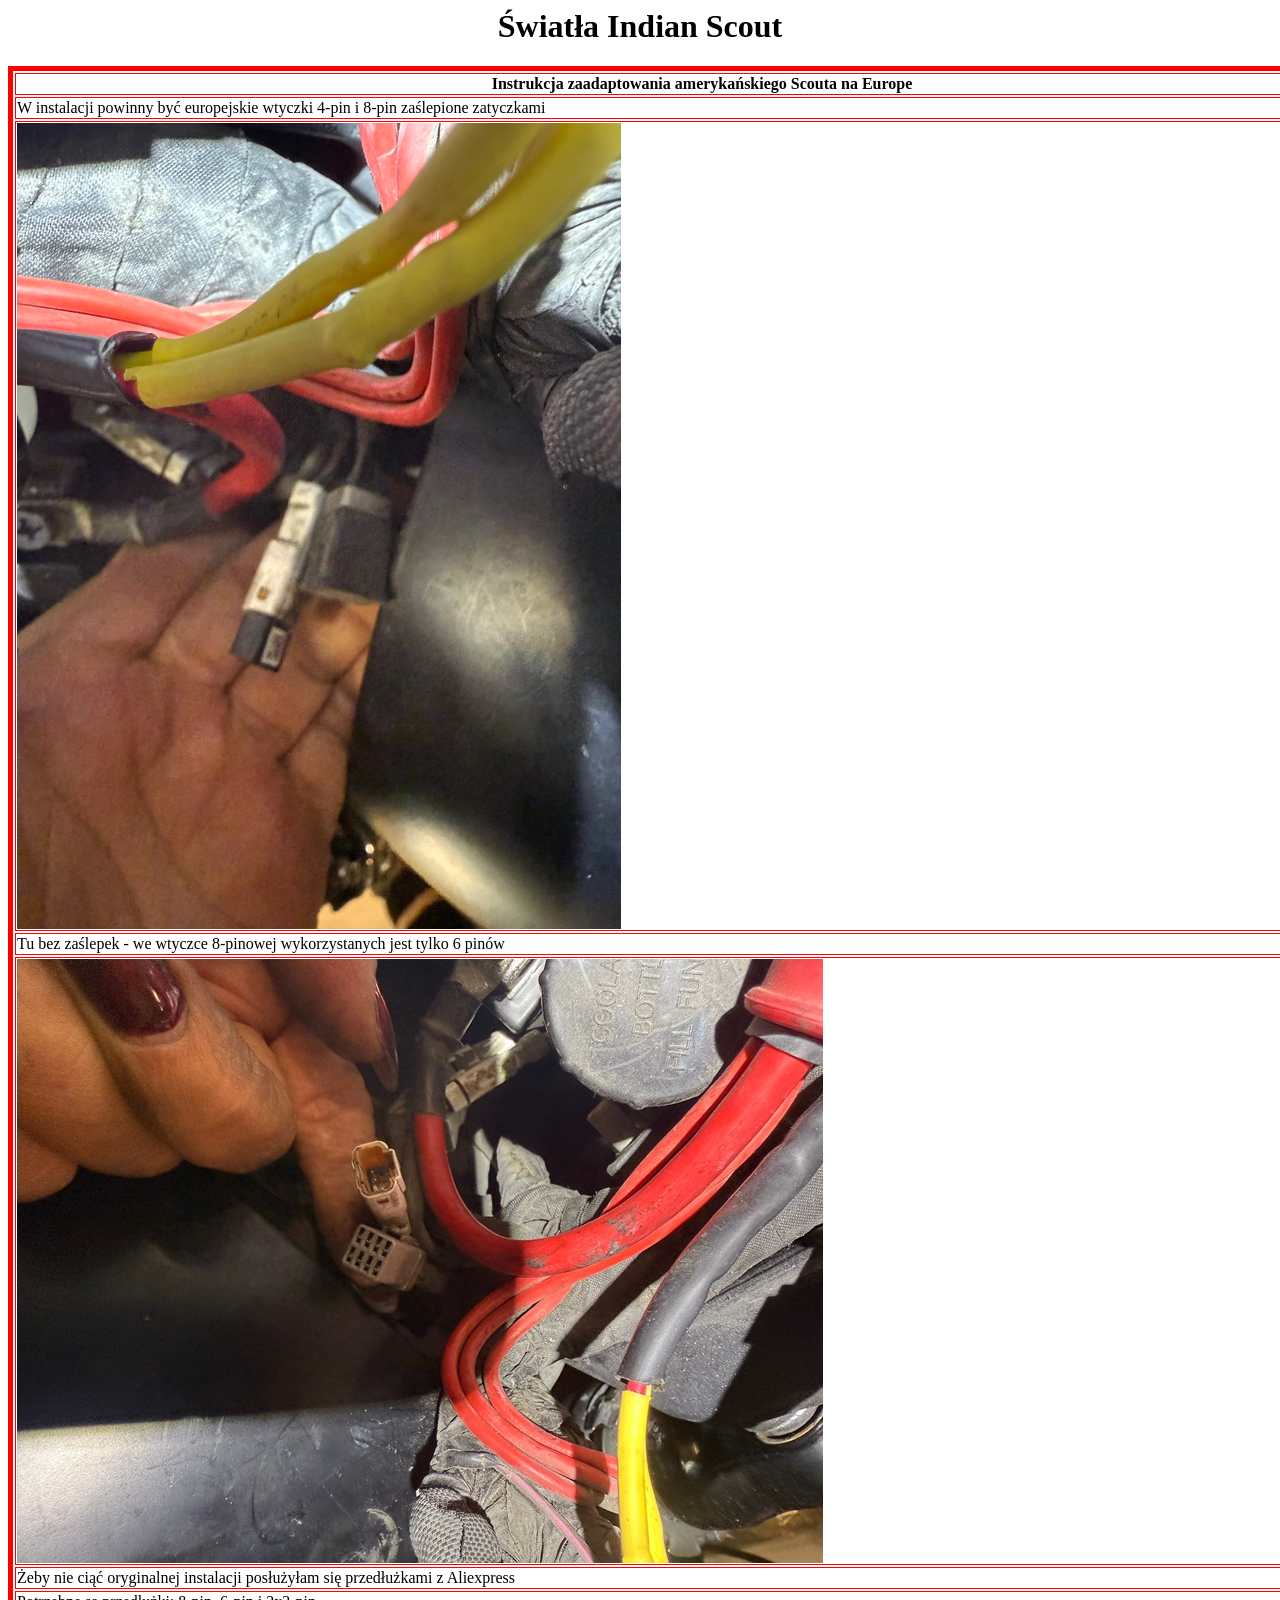
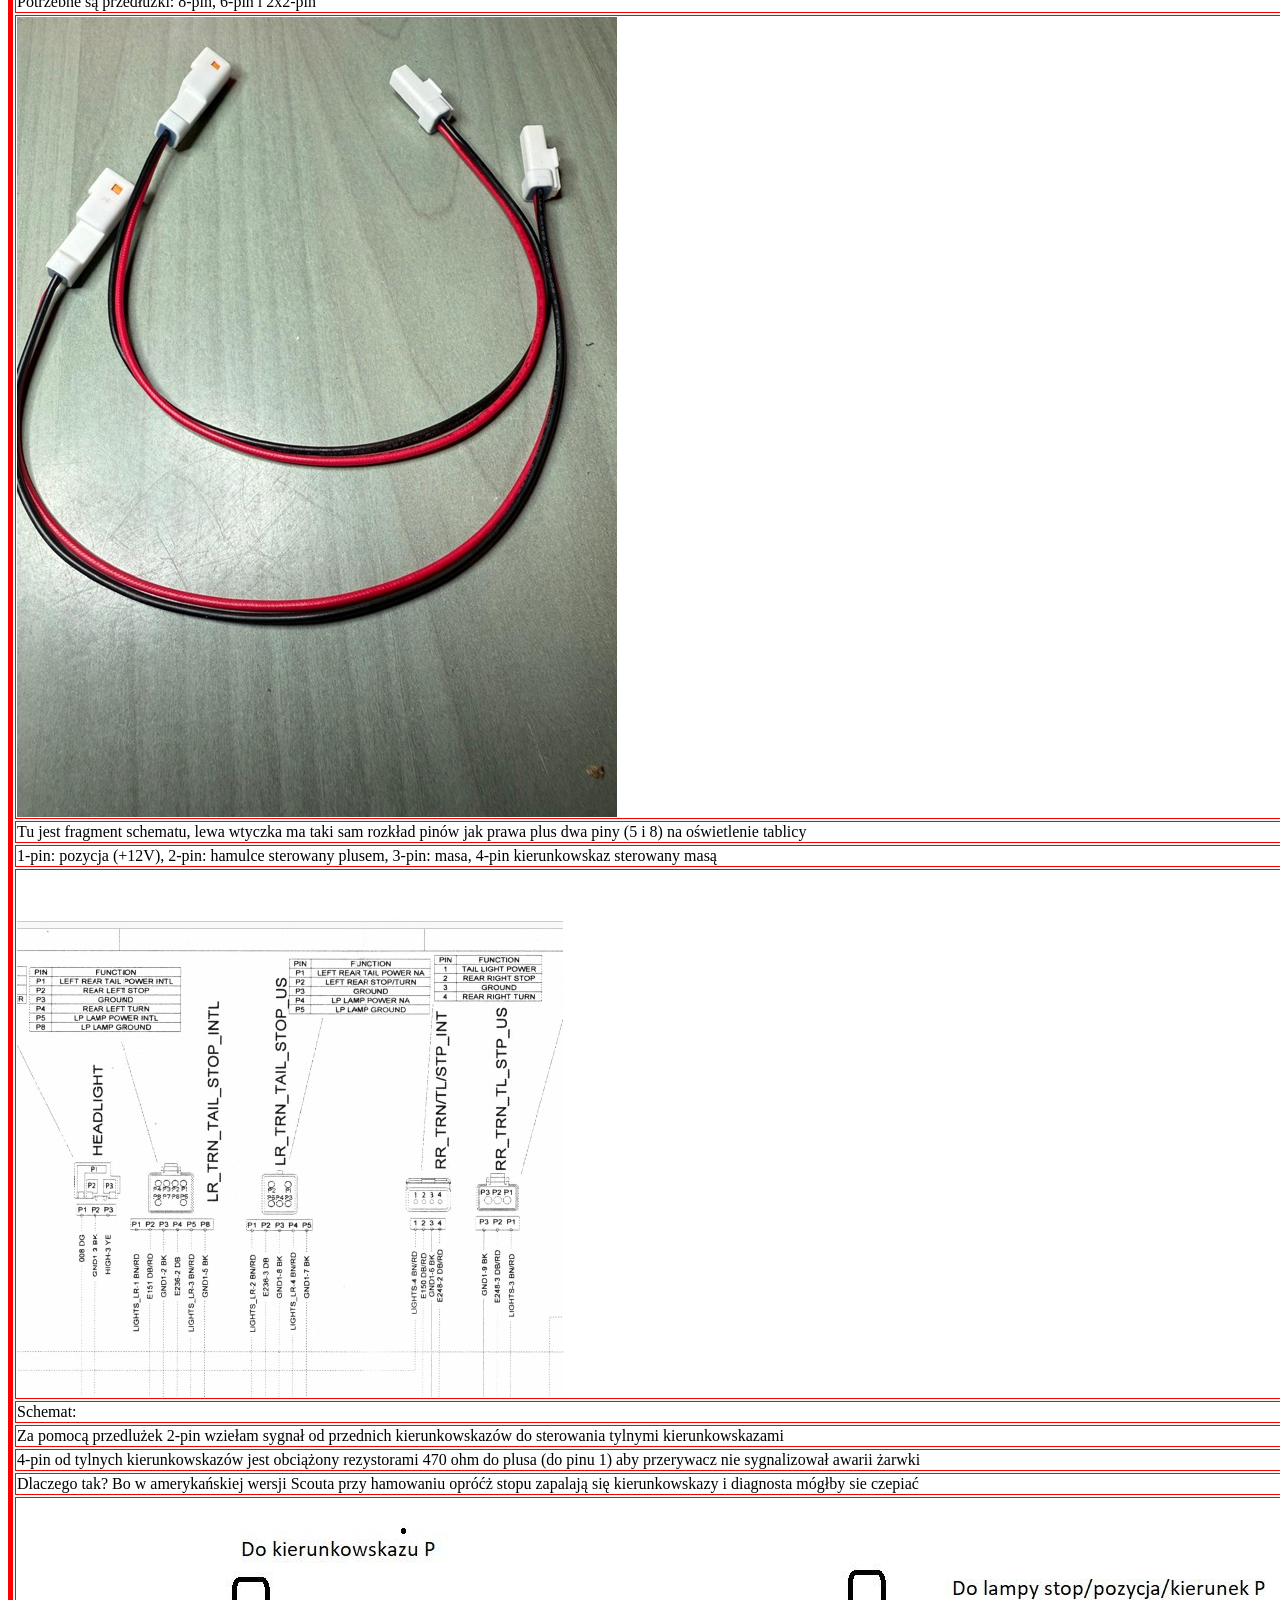
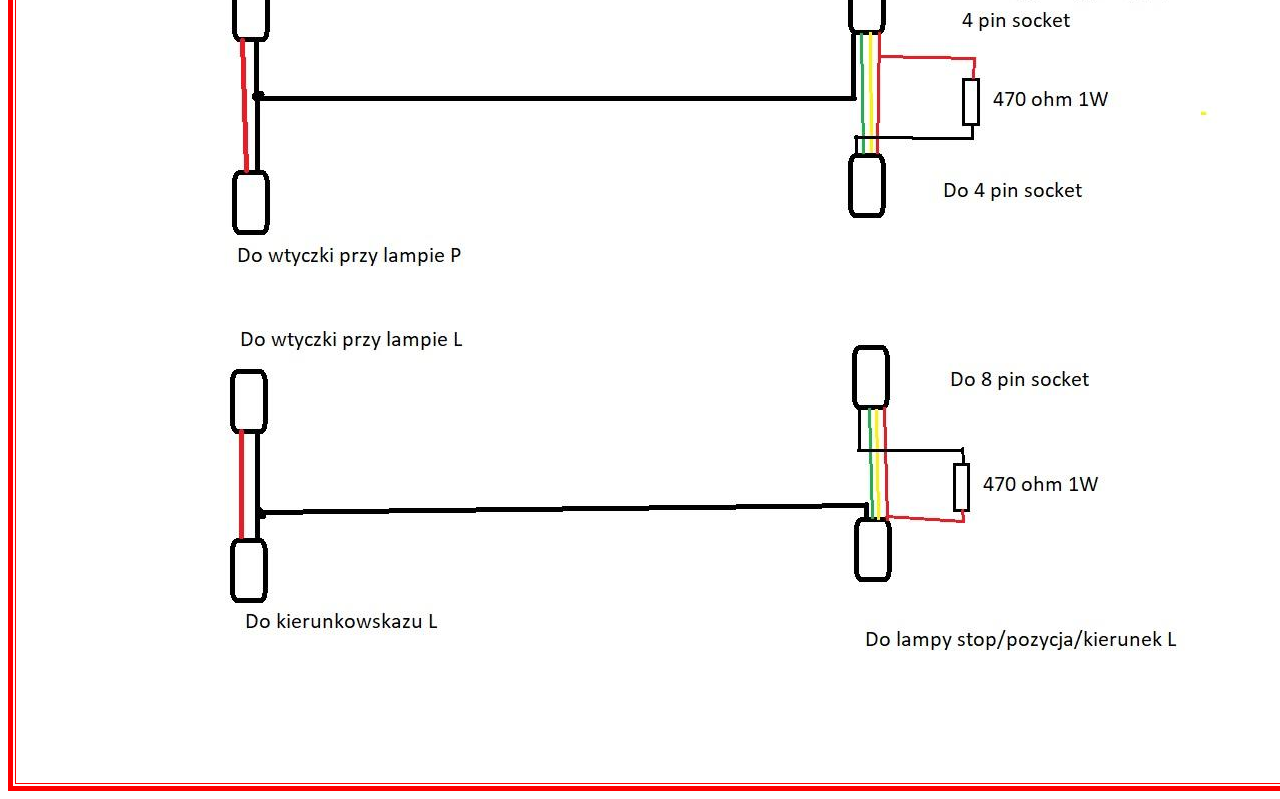
==== scout/index.html @ 72ffa01a "fix" ====
<html>
<head>
<title>Światła Indian Scout</title>
</head>
<body>
<center>
  <h1>Światła Indian Scout</h1>  
</center>


    <table border="5" bordercolor="red" align="center">
        <tr>
            <th colspan="1">Instrukcja zaadaptowania amerykańskiego Scouta na Europe</th> 
        </tr>
        <tr>
            <td><p>W instalacji powinny być europejskie wtyczki 4-pin i 8-pin zaślepione zatyczkami</p></td>
        </tr>
        <tr>   
            <td><img src="./images/pic1.jpg" alt="" /></td>
        </tr>
        <tr>
            <td><p>Tu bez zaślepek - we wtyczce 8-pinowej wykorzystanych jest tylko 6 pinów  </p></td>
        </tr>
        <tr>
            <td><img src="./images/pic2.jpg" alt="" /></td>
        </tr>
        <tr>
            <td><p>Żeby nie ciąć oryginalnej instalacji posłużyłam się przedłużkami z Aliexpress</p></td>
        </tr>
        <tr>
            <td><p>Potrzebne są przedłużki: 8-pin, 6-pin i 2x2-pin</p></td>
        </tr>
        <tr>
            <td><img src="./images/pic4.jpg" alt="" /></td>
        </tr>
        <tr>
            <td><p>Tu jest fragment schematu, lewa wtyczka ma taki sam rozkład pinów jak prawa plus dwa piny (5 i 8) na oświetlenie tablicy</p></td>
        </tr>
        <tr>
            <td><p>1-pin: pozycja (+12V), 2-pin: hamulce sterowany plusem, 3-pin: masa, 4-pin kierunkowskaz sterowany masą </p></td>
        </tr>
        <tr>
            <td><img src="./images/pic5.jpg" alt="" /></td>
        </tr>
        <tr>
            <td><p>Schemat: </p></td>
        </tr>
        <tr>
            <td><p>Za pomocą przedlużek 2-pin wziełam sygnał od przednich kierunkowskazów do sterowania tylnymi kierunkowskazami  </p></td>
        </tr>
        <tr>
            <td><p> 4-pin od tylnych kierunkowskazów jest obciążony rezystorami 470 ohm do plusa (do pinu 1) aby przerywacz nie sygnalizował awarii żarwki</p></td>
        </tr>
        <tr>
            <td><p>Dlaczego tak? Bo w amerykańskiej wersji Scouta przy hamowaniu opróćż stopu zapalają się kierunkowskazy i diagnosta mógłby sie czepiać </p></td>
        </tr>
        <tr>
            <td><img src="./images/pic6.jpg" alt="" /></td>
        </tr>
   </table>
</body>
</html>
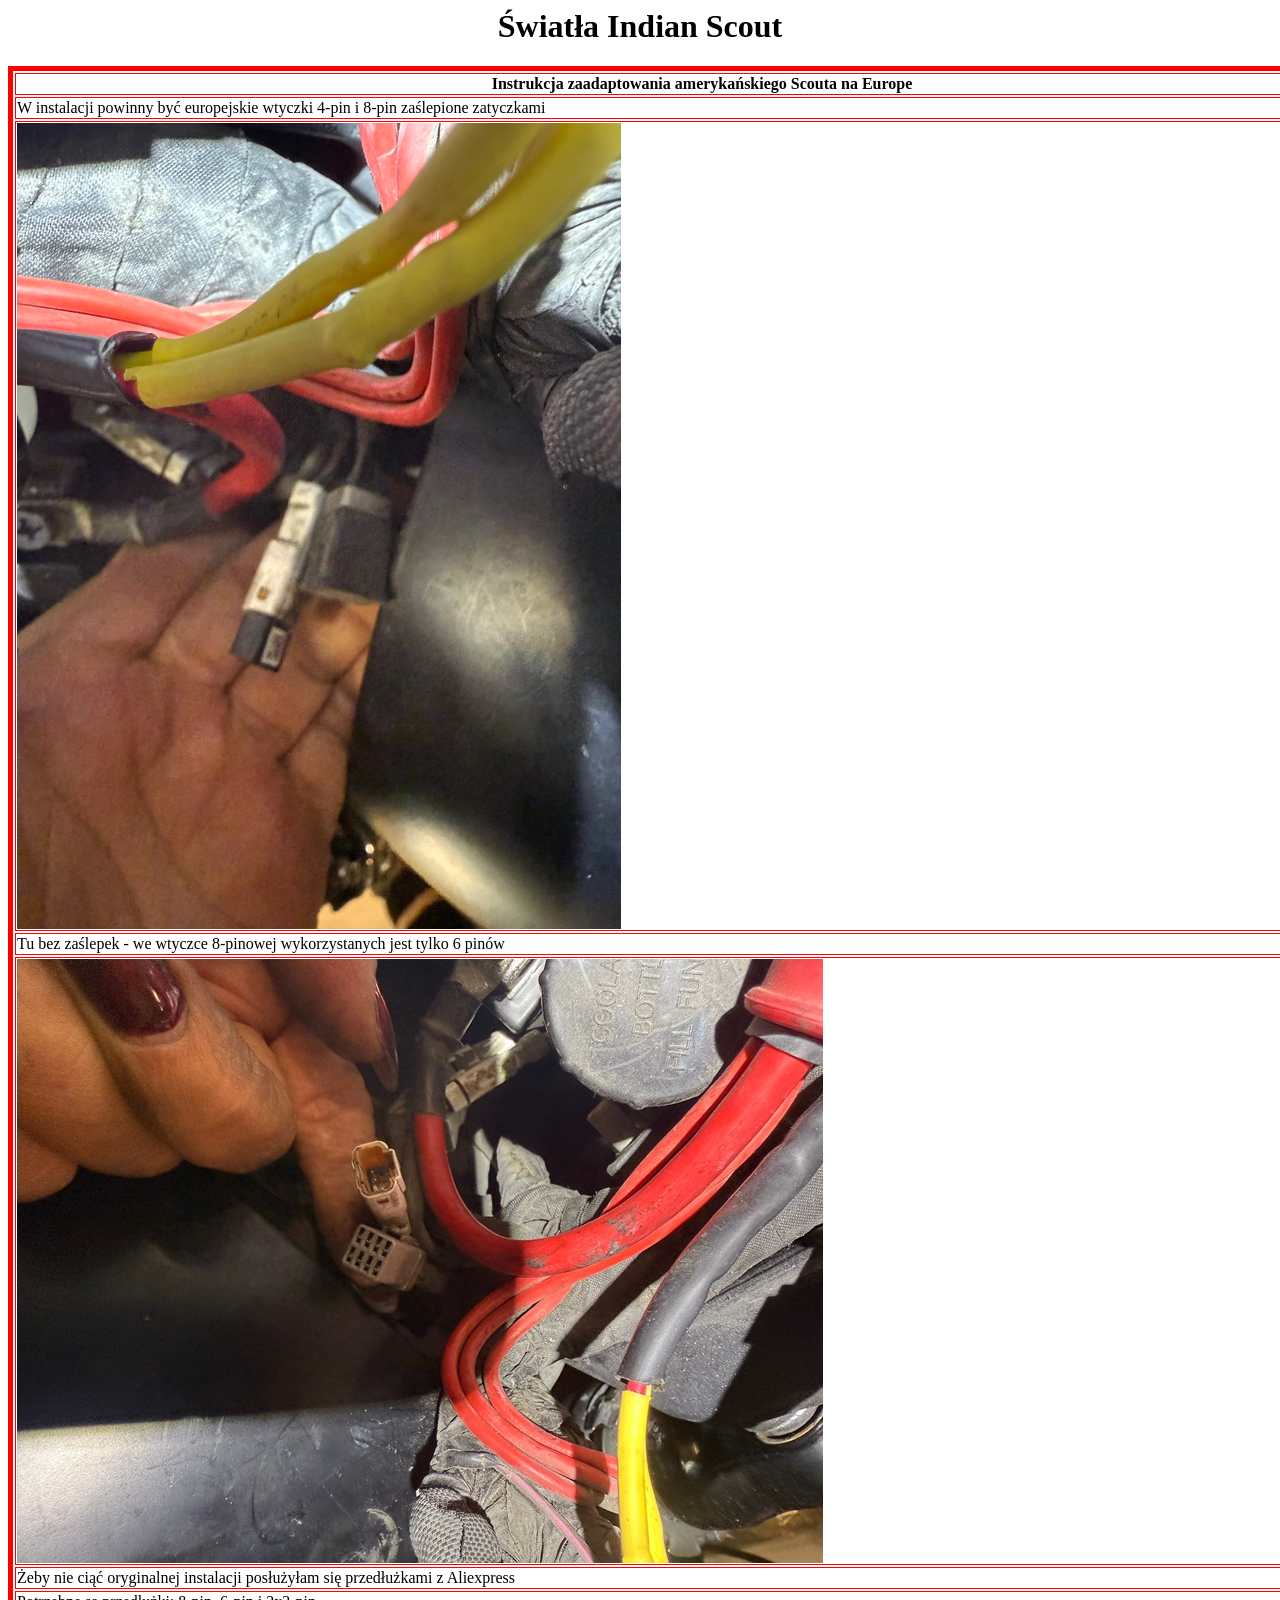
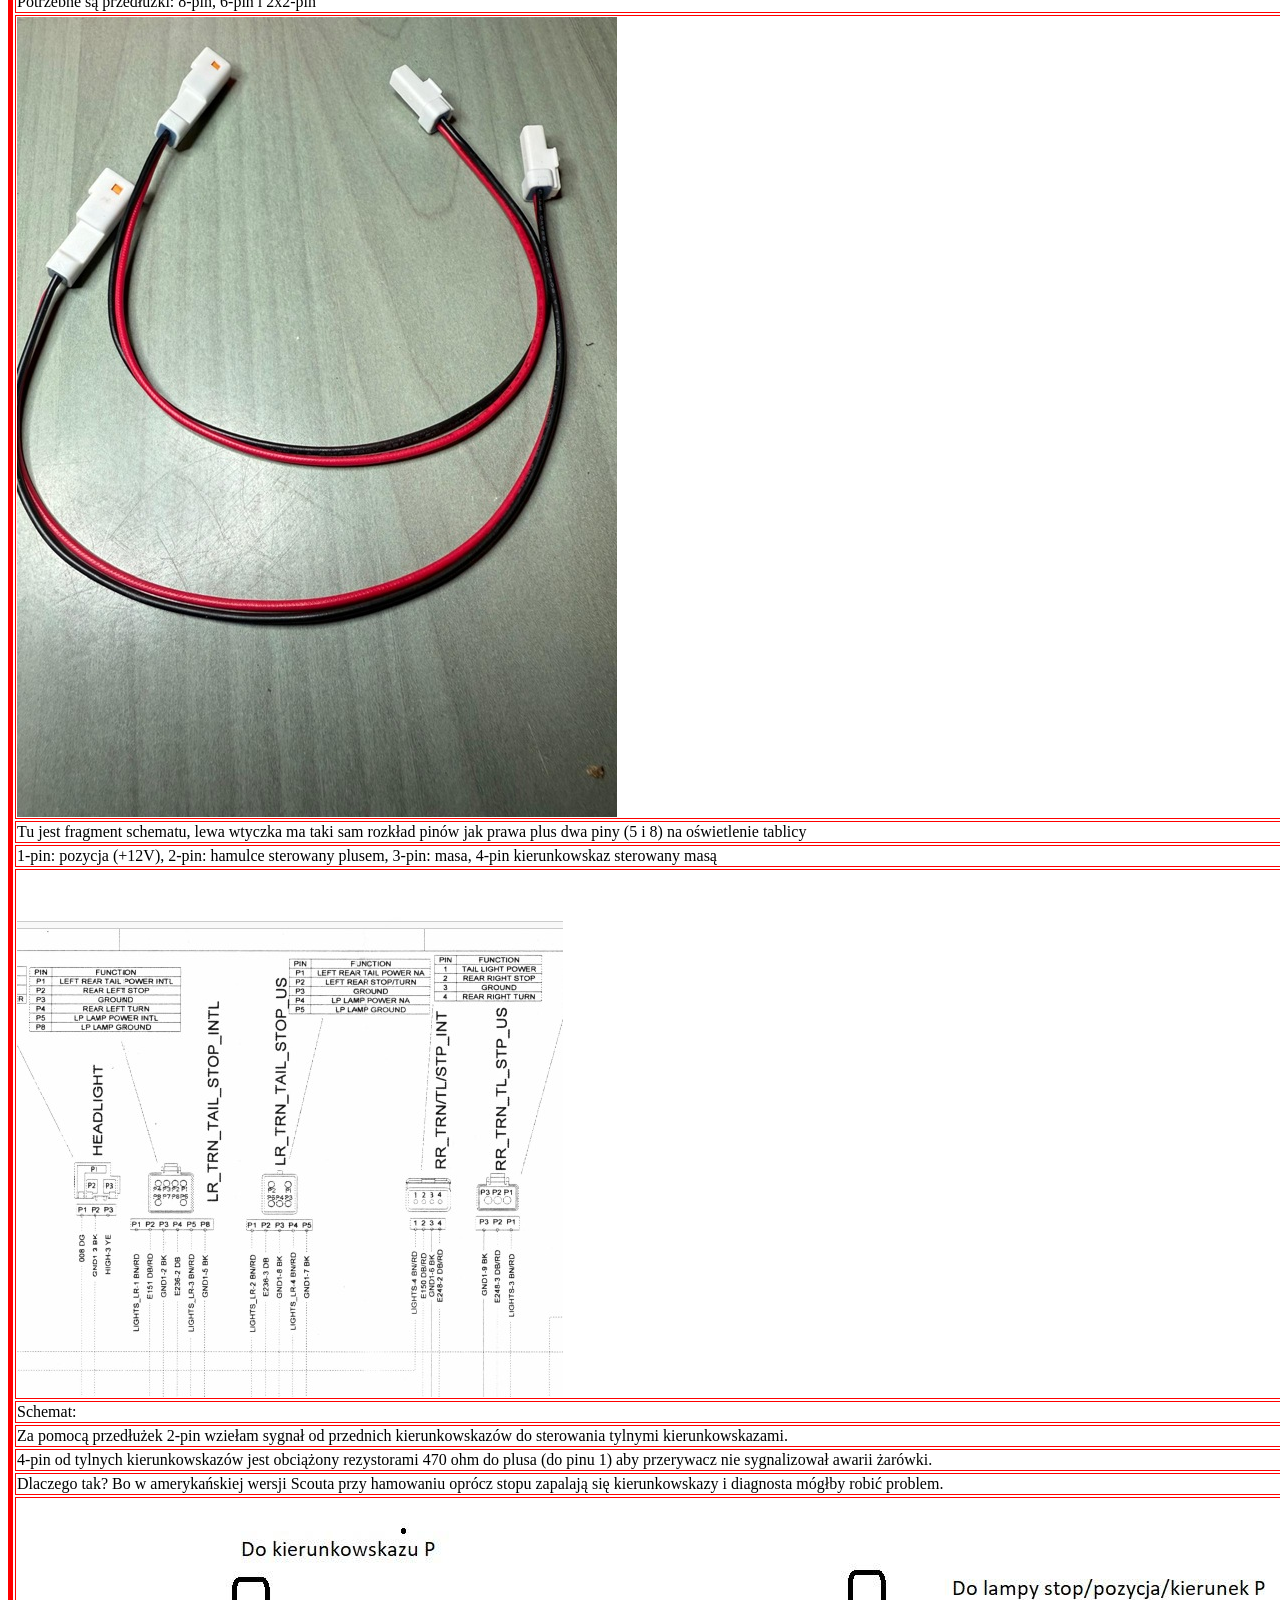
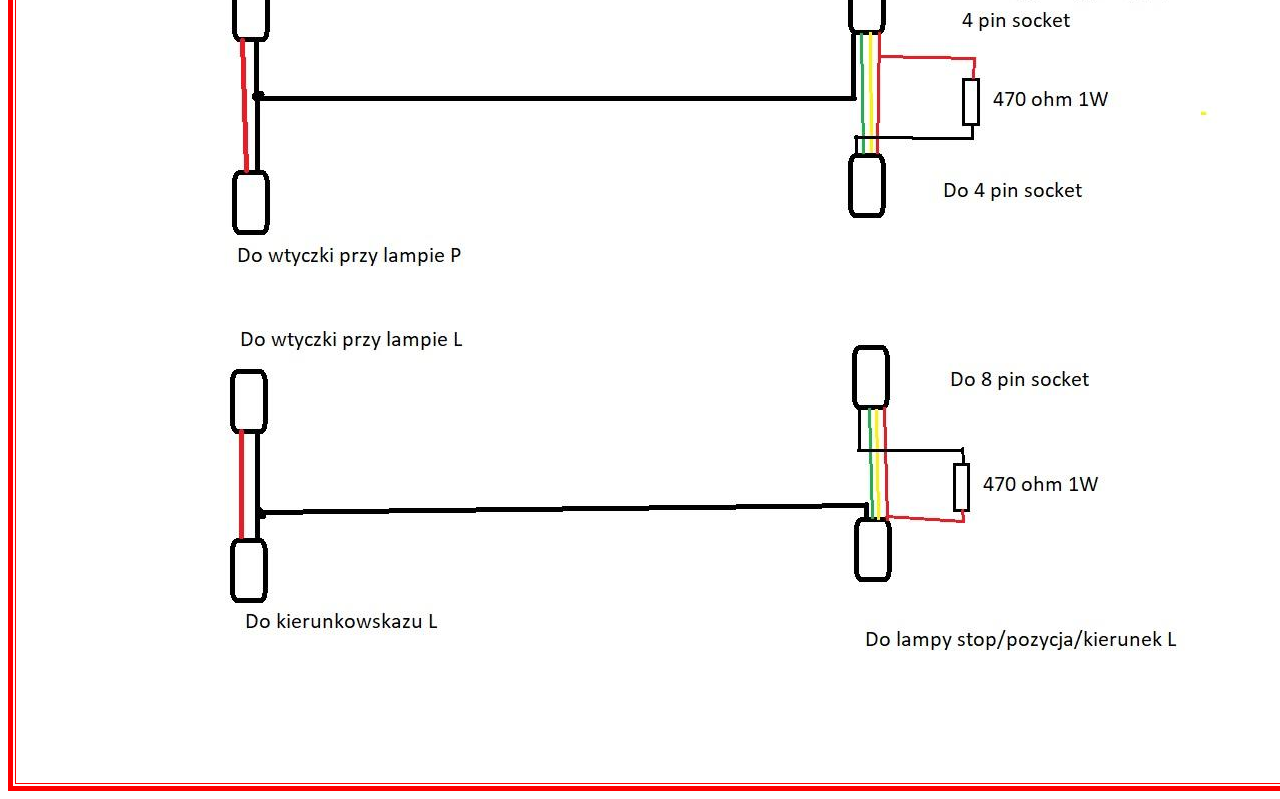
==== commit 490e6fc7: "typo fixes" ====
--- a/scout/index.html
+++ b/scout/index.html
@@ -47,13 +47,13 @@
             <td><p>Schemat: </p></td>
         </tr>
         <tr>
-            <td><p>Za pomocą przedlużek 2-pin wziełam sygnał od przednich kierunkowskazów do sterowania tylnymi kierunkowskazami  </p></td>
+            <td><p>Za pomocą przedłużek 2-pin wziełam sygnał od przednich kierunkowskazów do sterowania tylnymi kierunkowskazami.</p></td>
         </tr>
         <tr>
-            <td><p> 4-pin od tylnych kierunkowskazów jest obciążony rezystorami 470 ohm do plusa (do pinu 1) aby przerywacz nie sygnalizował awarii żarwki</p></td>
+            <td><p> 4-pin od tylnych kierunkowskazów jest obciążony rezystorami 470 ohm do plusa (do pinu 1) aby przerywacz nie sygnalizował awarii żarówki.</p></td>
         </tr>
         <tr>
-            <td><p>Dlaczego tak? Bo w amerykańskiej wersji Scouta przy hamowaniu opróćż stopu zapalają się kierunkowskazy i diagnosta mógłby sie czepiać </p></td>
+            <td><p>Dlaczego tak? Bo w amerykańskiej wersji Scouta przy hamowaniu oprócz stopu zapalają się kierunkowskazy i diagnosta mógłby robić problem.</p></td>
         </tr>
         <tr>
             <td><img src="./images/pic6.jpg" alt="" /></td>
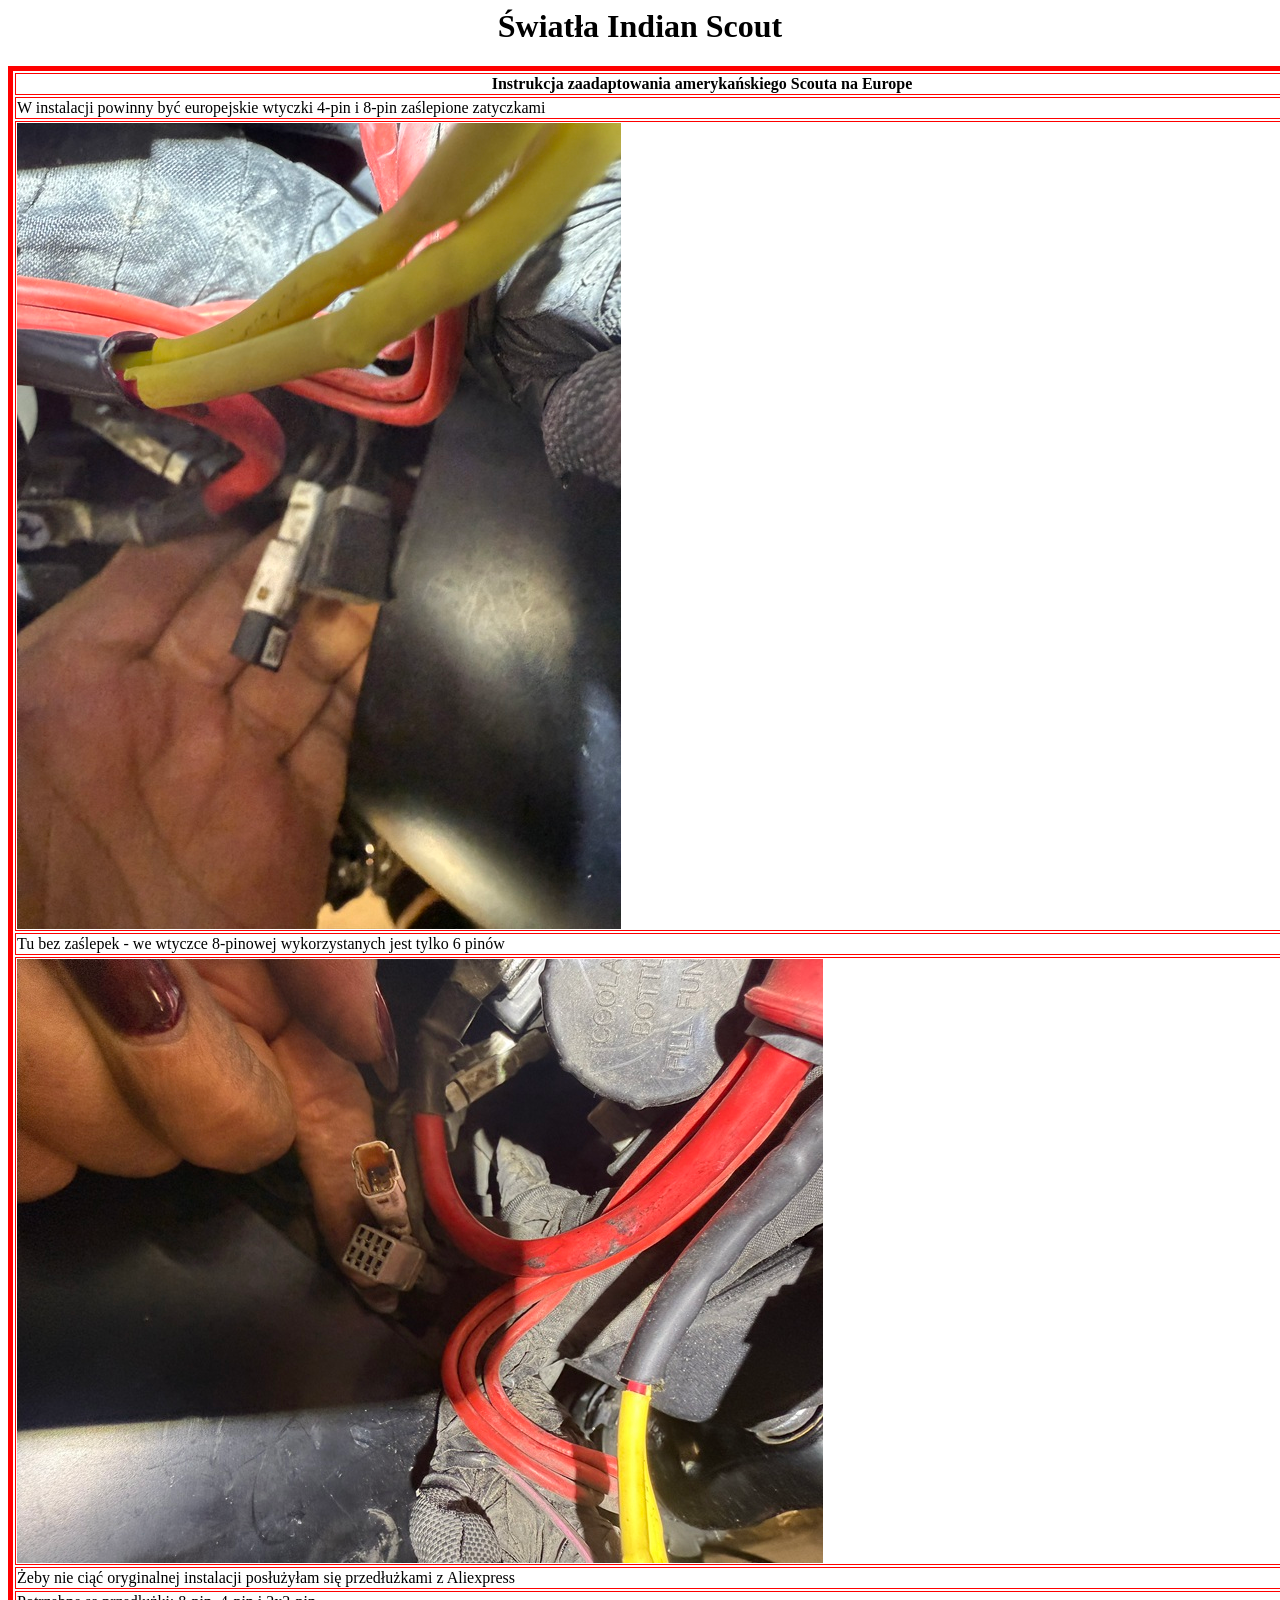
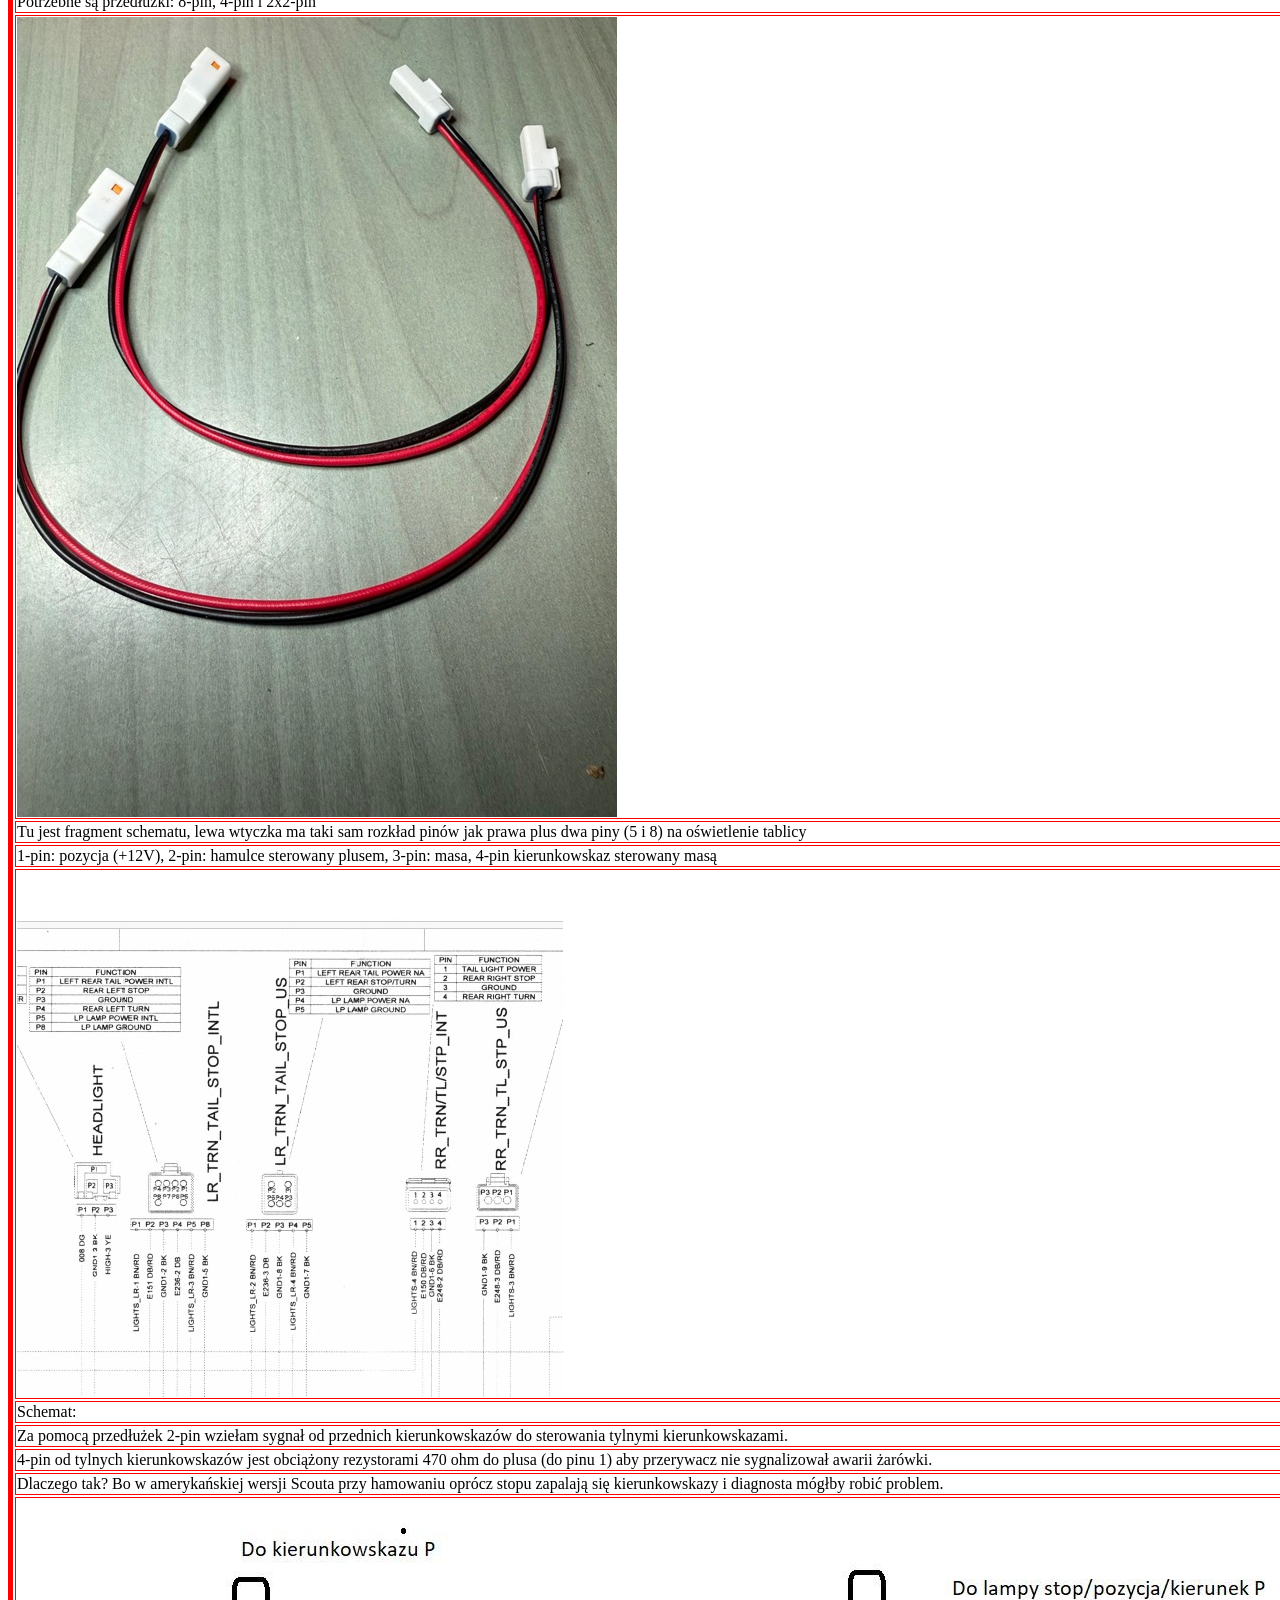
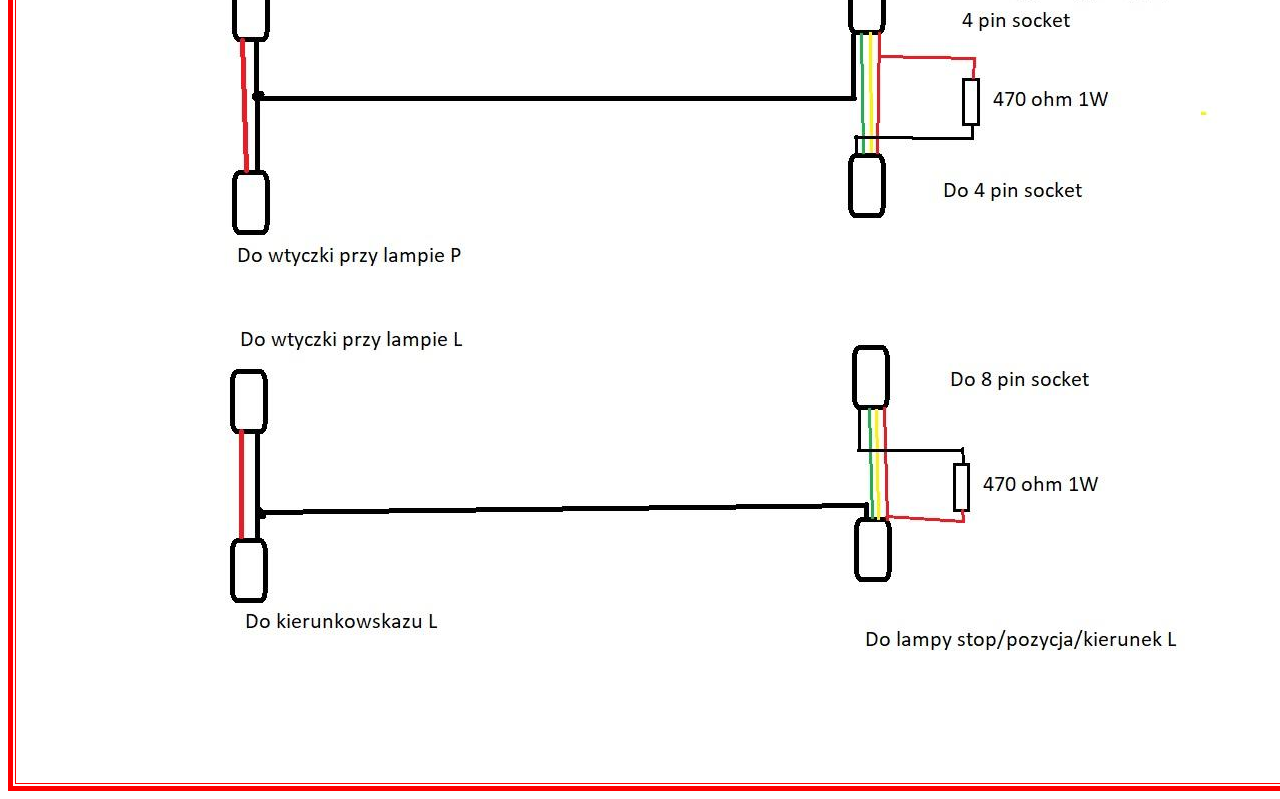
==== commit 54be66b3: "typo fix" ====
--- a/scout/index.html
+++ b/scout/index.html
@@ -29,7 +29,7 @@
             <td><p>Żeby nie ciąć oryginalnej instalacji posłużyłam się przedłużkami z Aliexpress</p></td>
         </tr>
         <tr>
-            <td><p>Potrzebne są przedłużki: 8-pin, 6-pin i 2x2-pin</p></td>
+            <td><p>Potrzebne są przedłużki: 8-pin, 4-pin i 2x2-pin</p></td>
         </tr>
         <tr>
             <td><img src="./images/pic4.jpg" alt="" /></td>
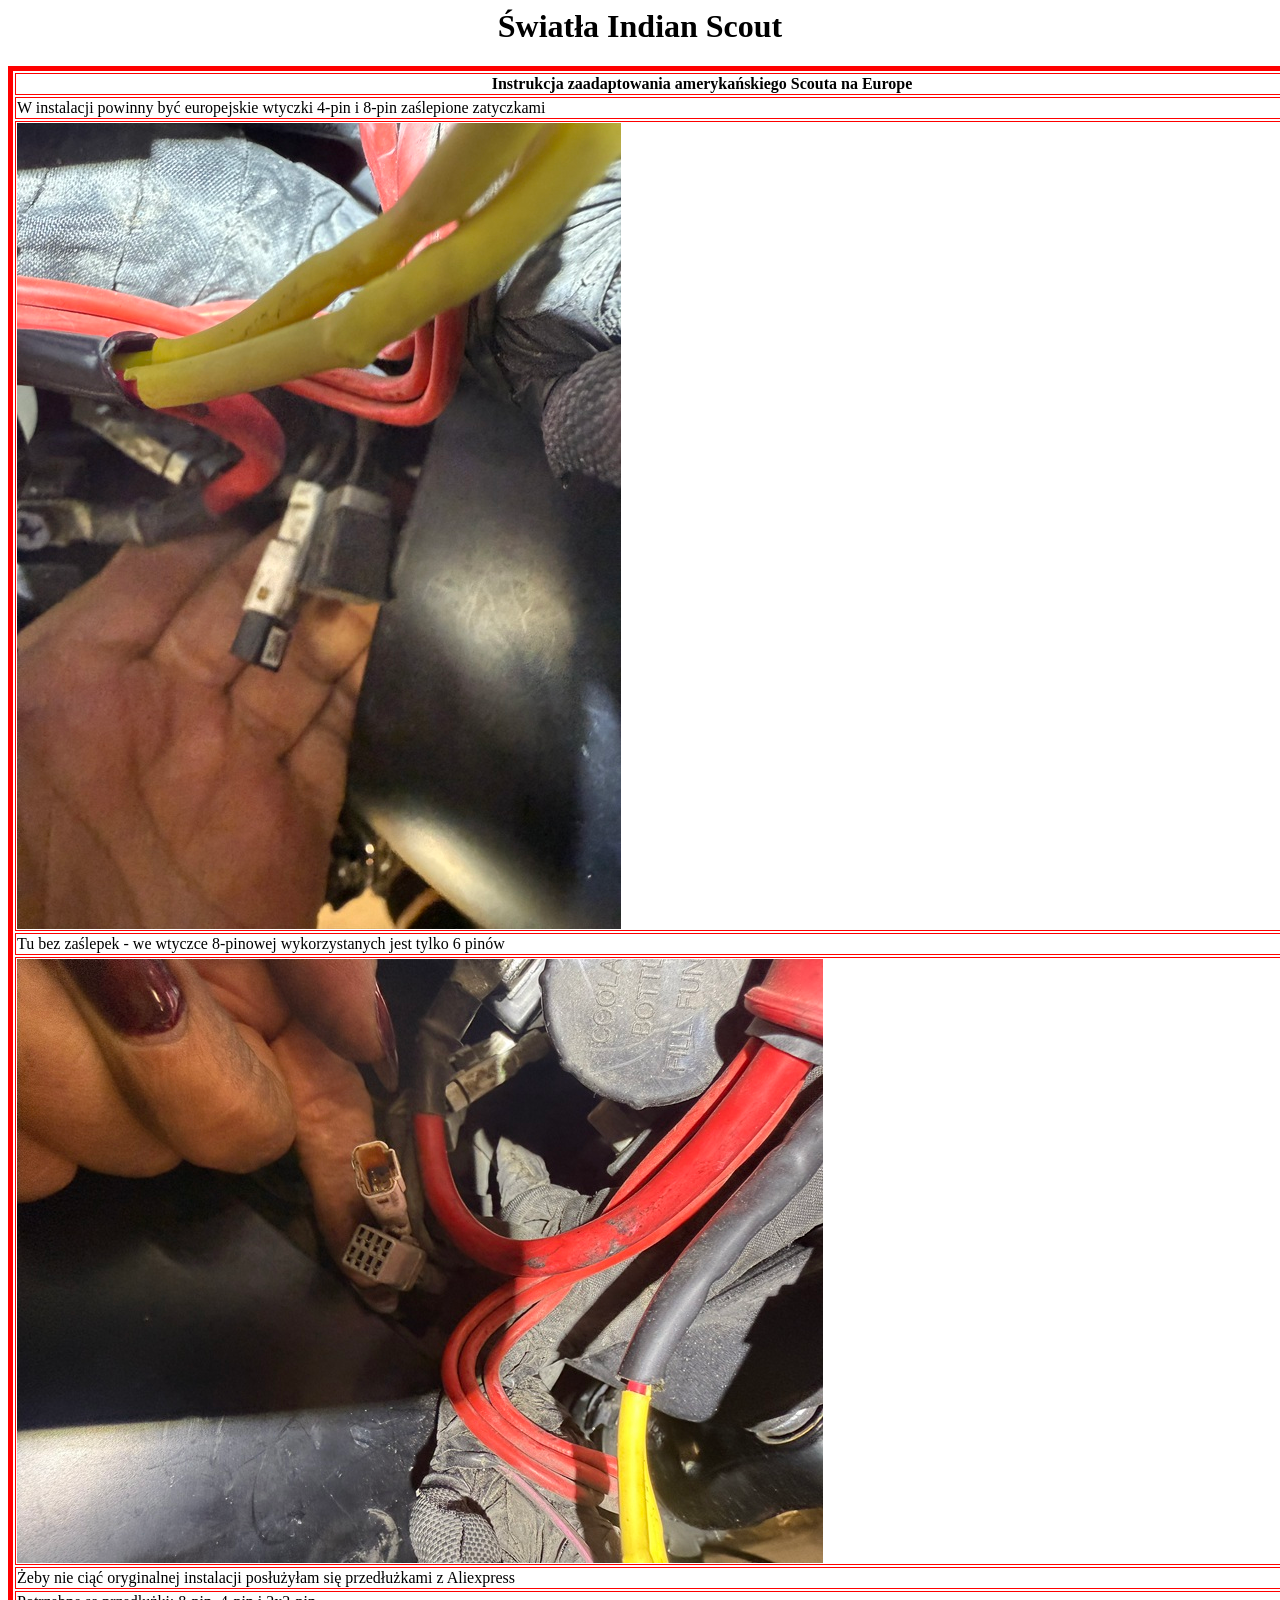
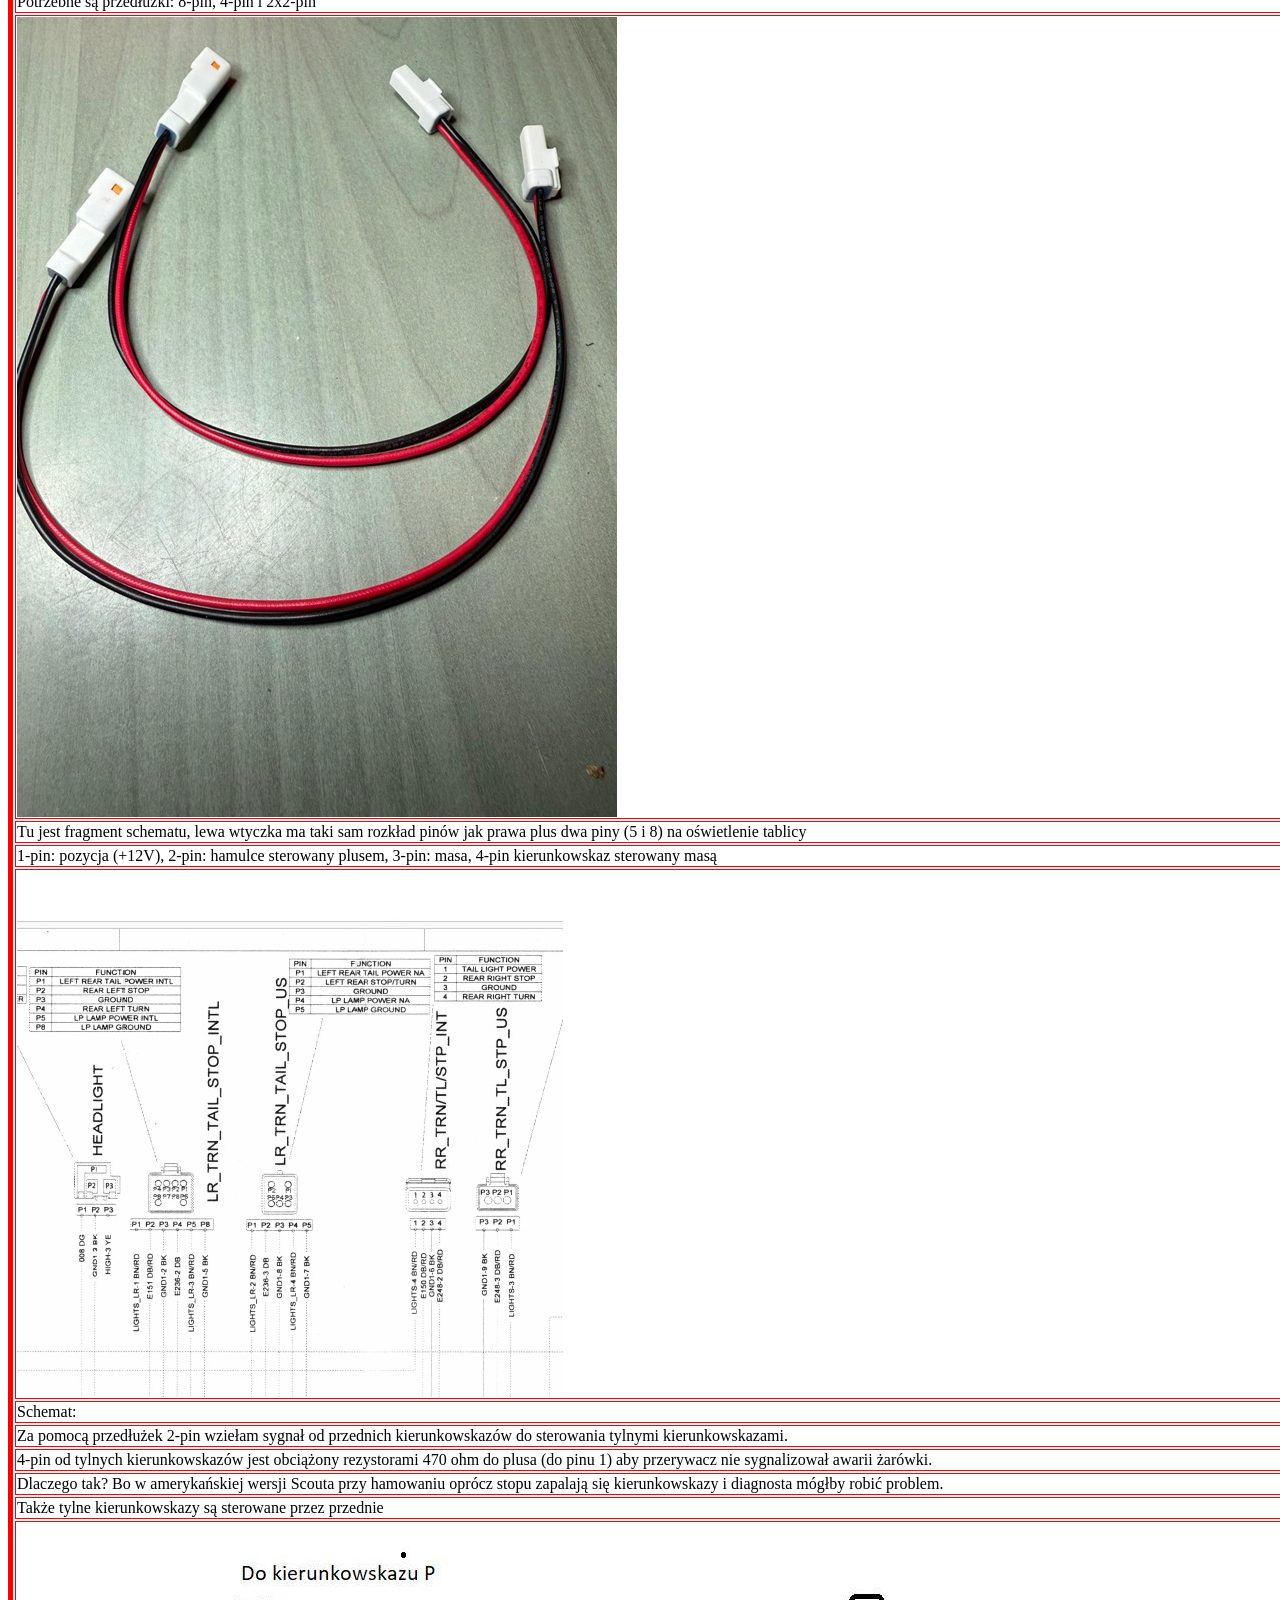
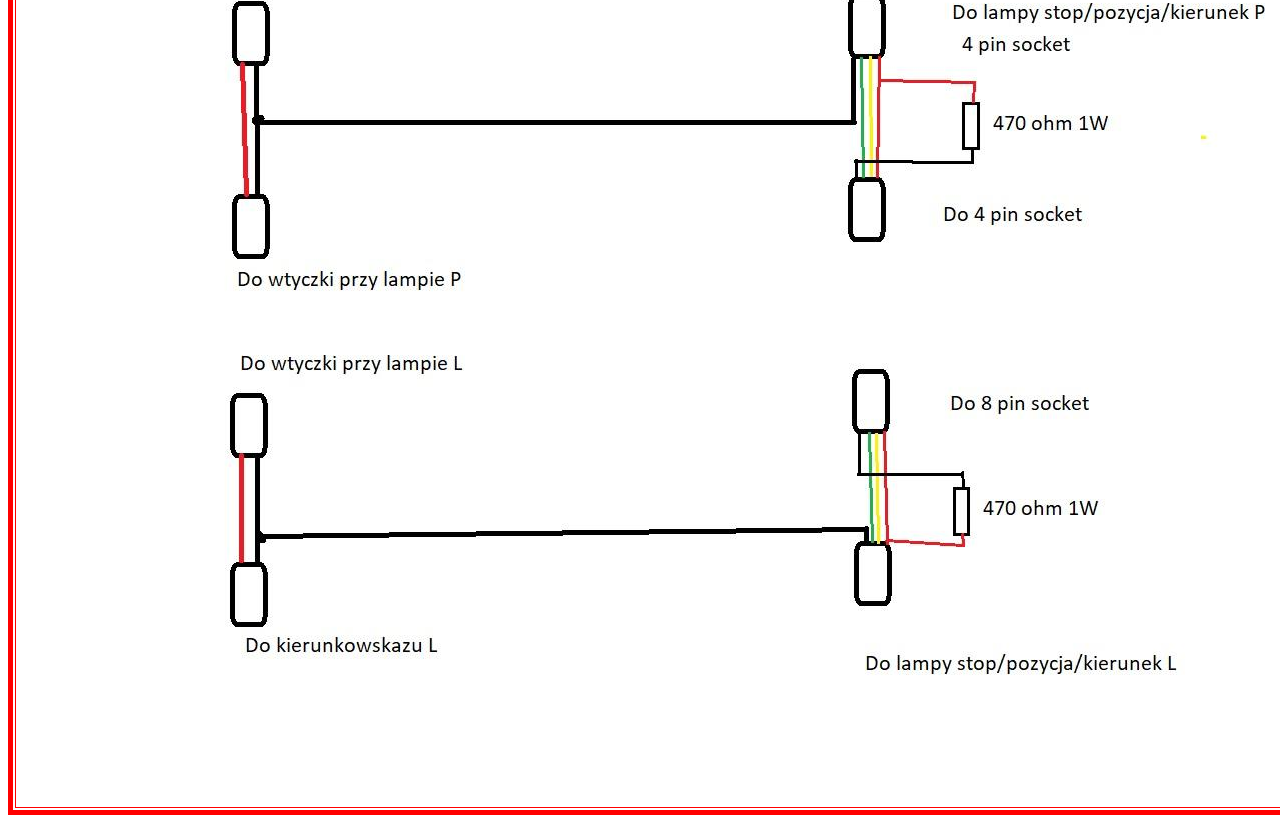
==== commit 328d93ab: "fix" ====
--- a/scout/index.html
+++ b/scout/index.html
@@ -56,6 +56,9 @@
             <td><p>Dlaczego tak? Bo w amerykańskiej wersji Scouta przy hamowaniu oprócz stopu zapalają się kierunkowskazy i diagnosta mógłby robić problem.</p></td>
         </tr>
         <tr>
+            <td><p>Także tylne kierunkowskazy są sterowane przez przednie</p></td>
+        </tr>
+        <tr>
             <td><img src="./images/pic6.jpg" alt="" /></td>
         </tr>
    </table>
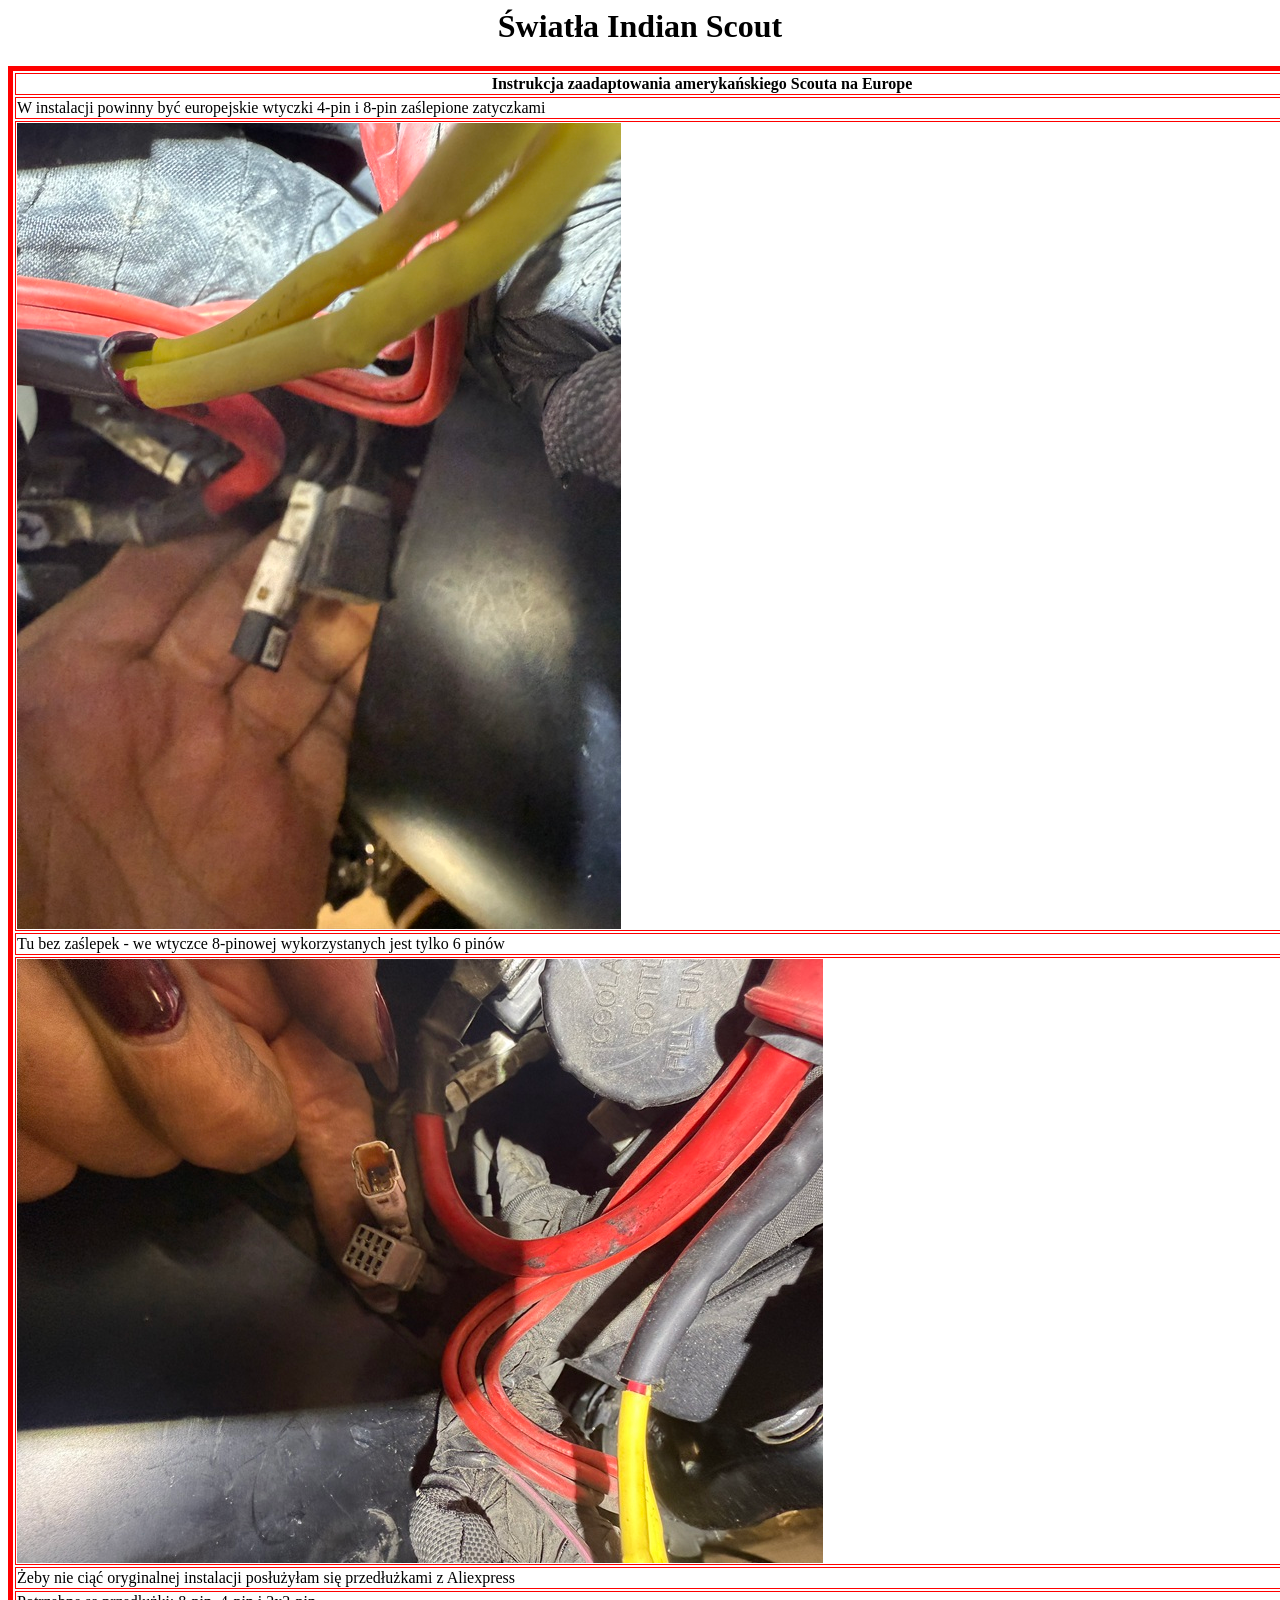
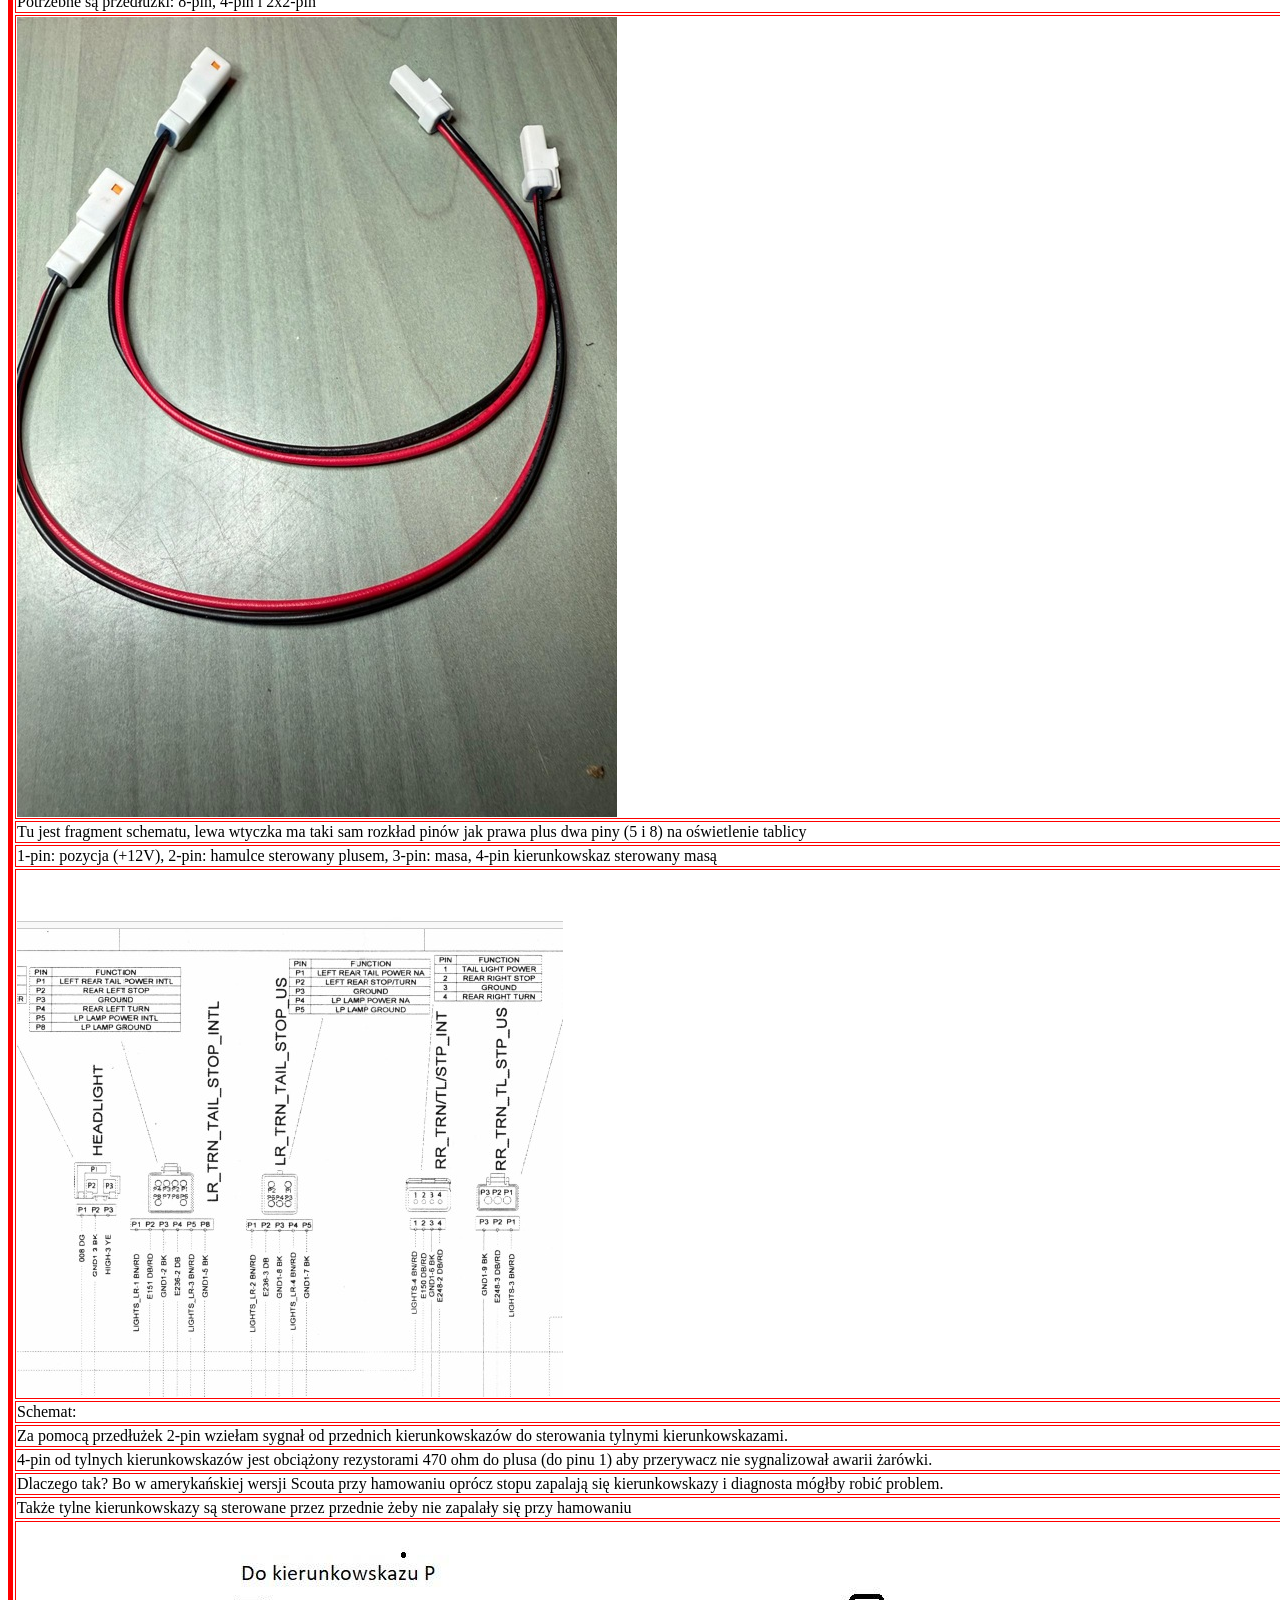
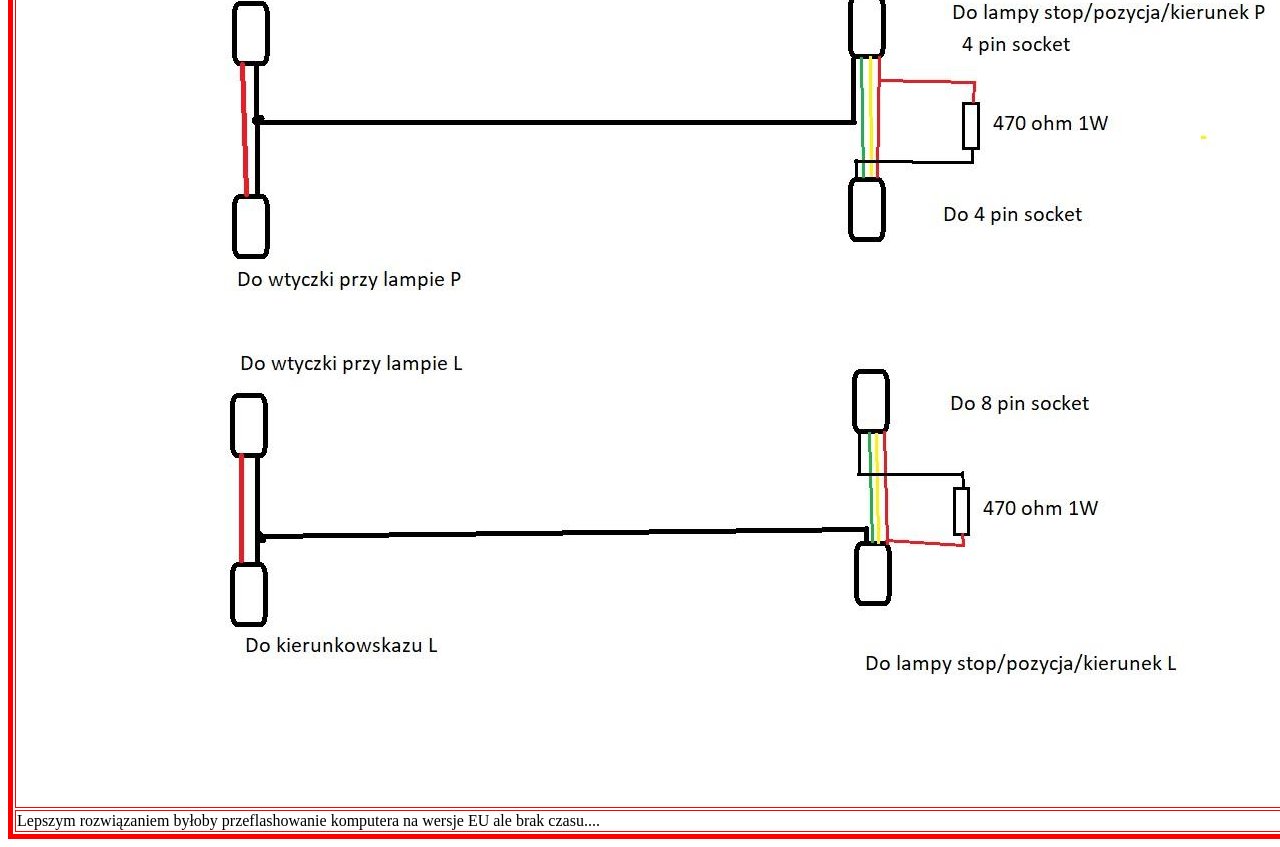
==== commit e72a5c03: "fix" ====
--- a/scout/index.html
+++ b/scout/index.html
@@ -56,11 +56,14 @@
             <td><p>Dlaczego tak? Bo w amerykańskiej wersji Scouta przy hamowaniu oprócz stopu zapalają się kierunkowskazy i diagnosta mógłby robić problem.</p></td>
         </tr>
         <tr>
-            <td><p>Także tylne kierunkowskazy są sterowane przez przednie</p></td>
+            <td><p>Także tylne kierunkowskazy są sterowane przez przednie żeby nie zapalały się przy hamowaniu</p></td>
         </tr>
         <tr>
             <td><img src="./images/pic6.jpg" alt="" /></td>
         </tr>
+        <tr>
+            <td><p>Lepszym rozwiązaniem byłoby przeflashowanie komputera na wersje EU ale brak czasu....</p></td>
+        </tr>
    </table>
 </body>
 </html>
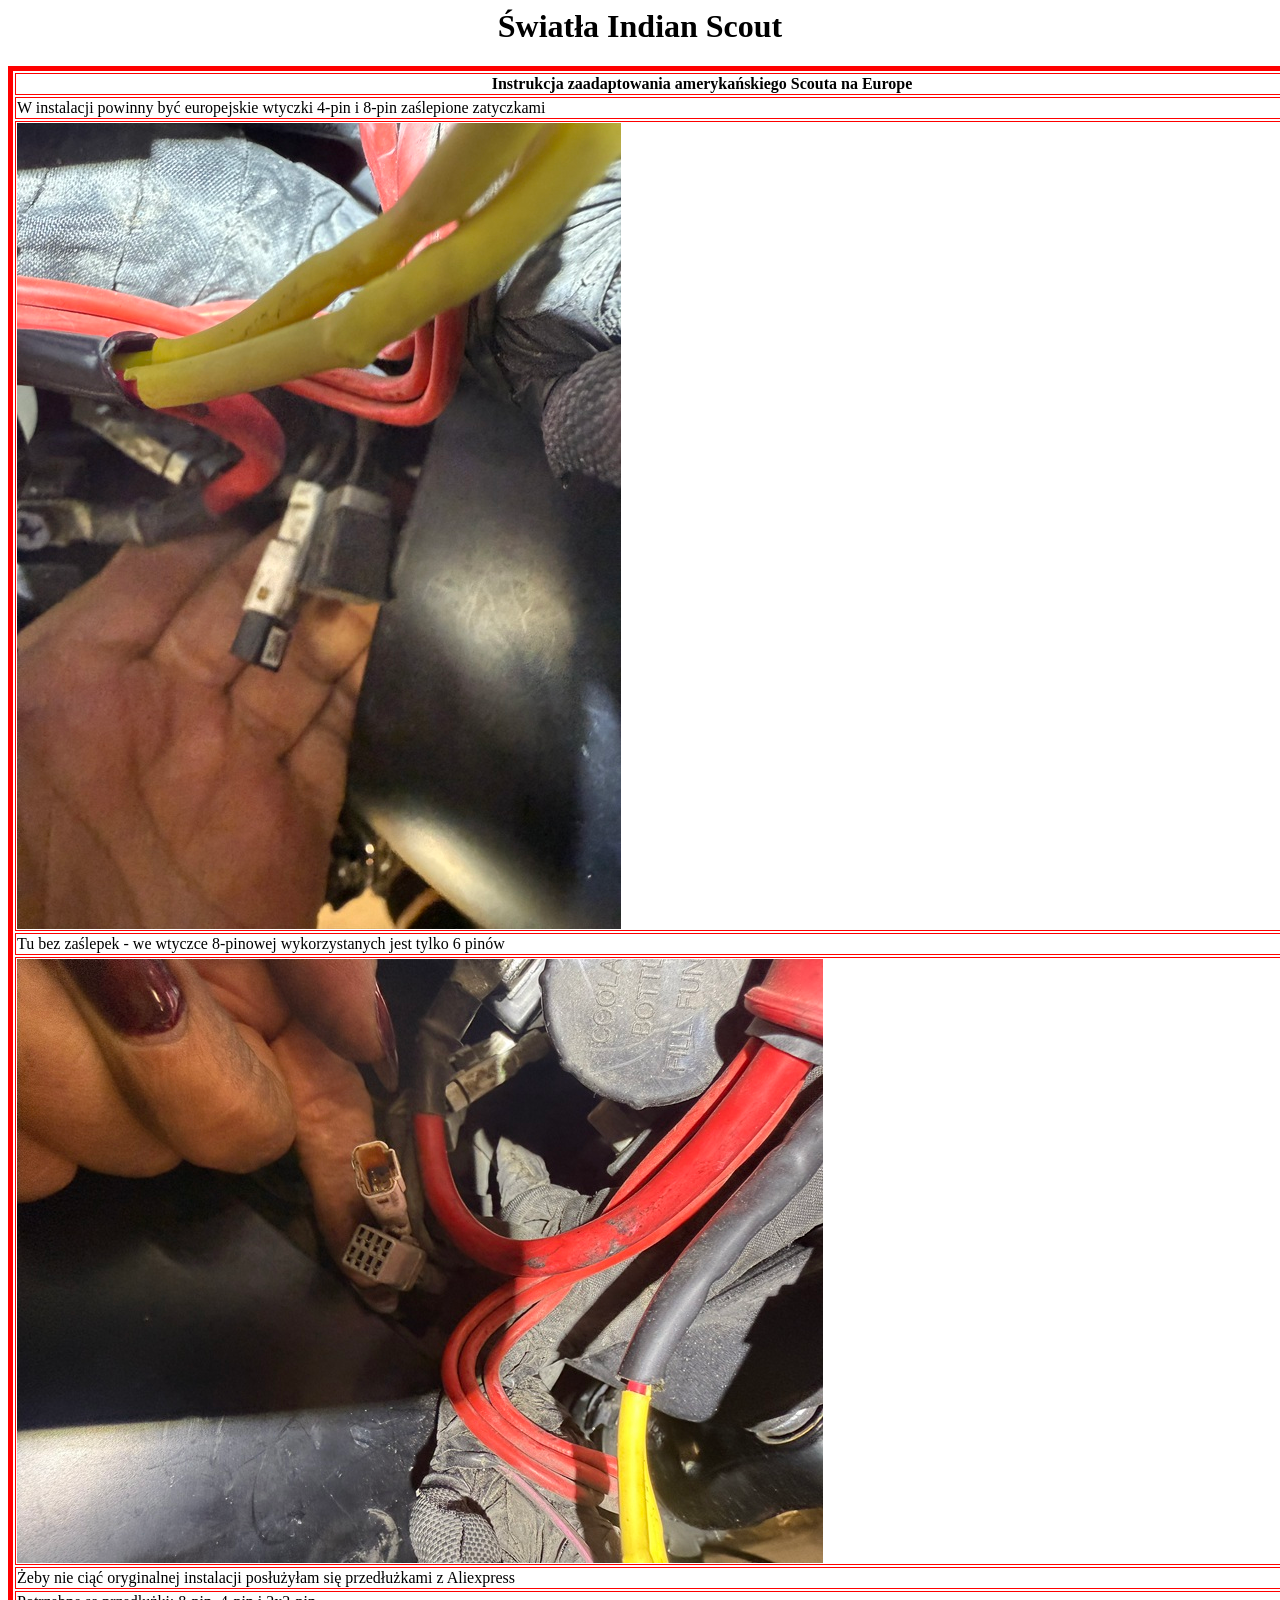
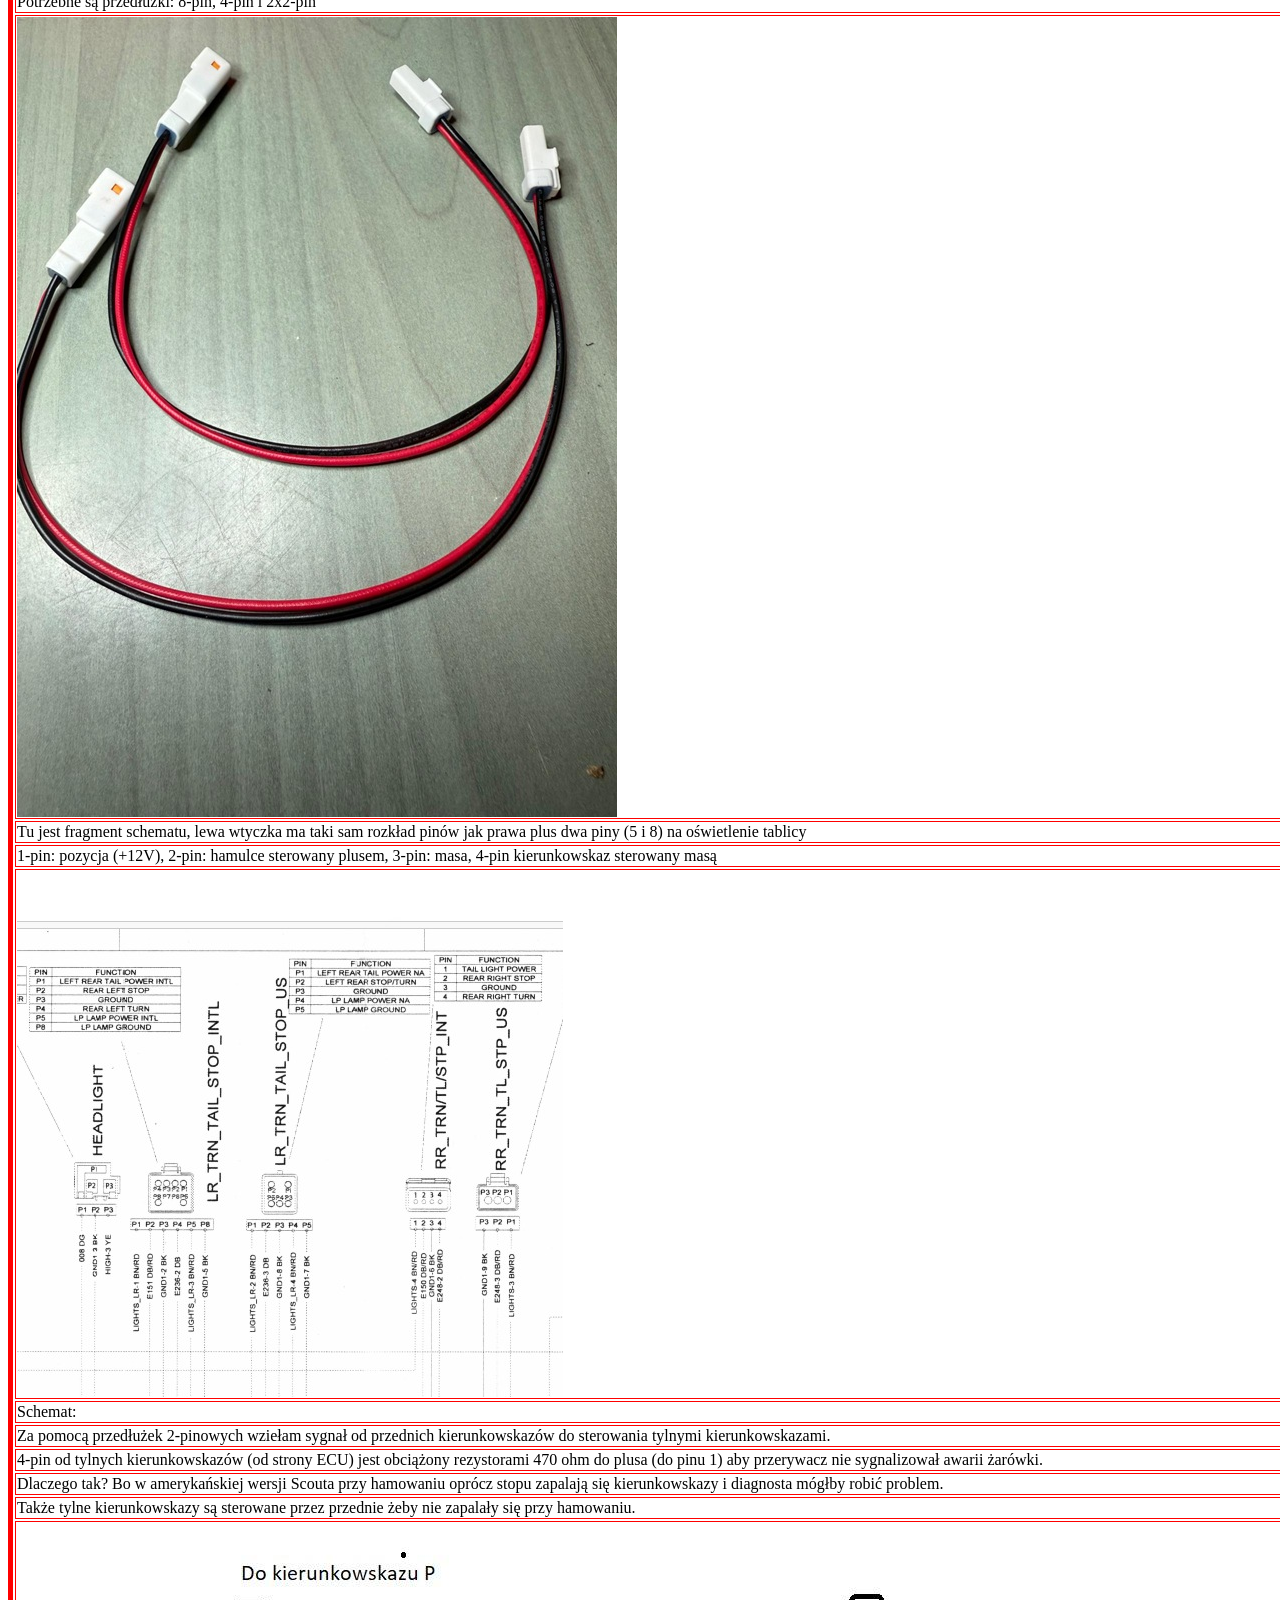
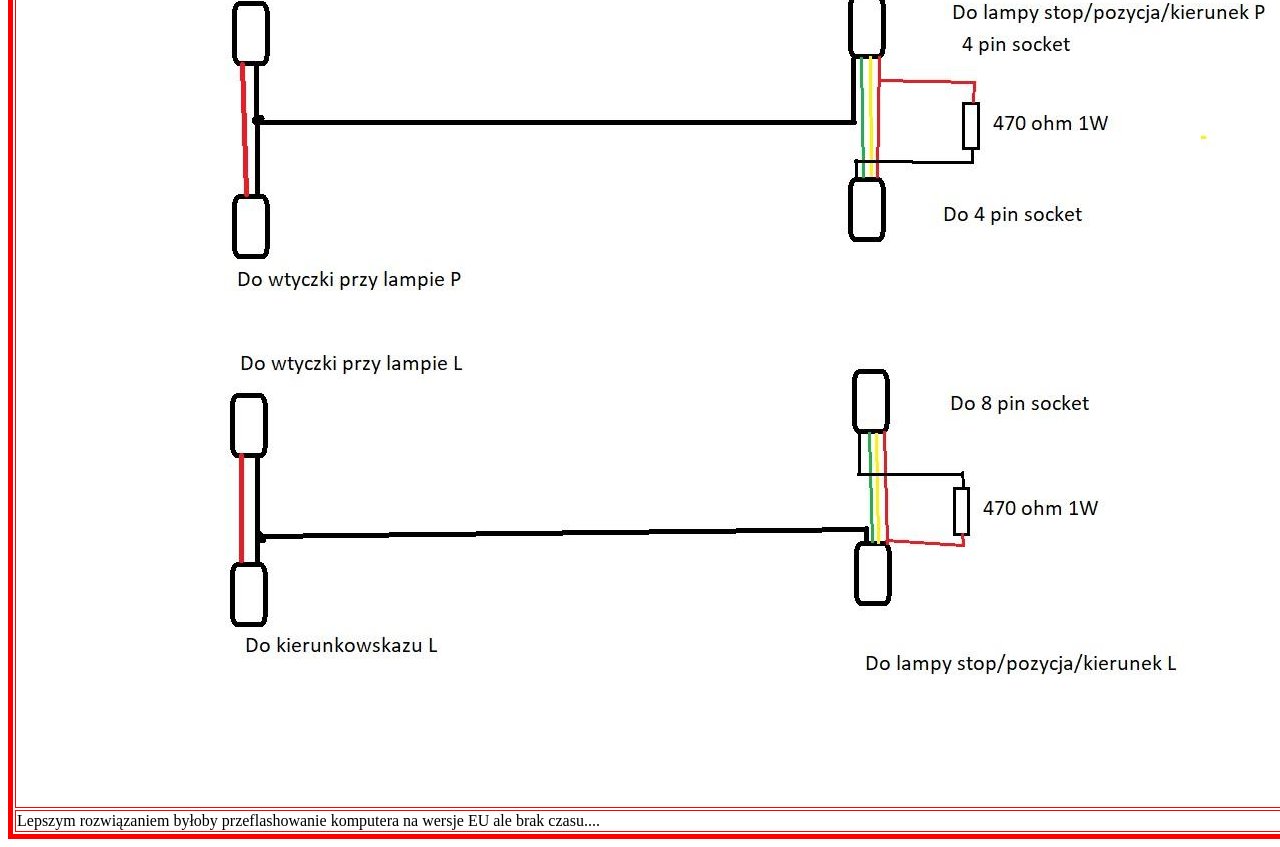
==== commit 4175f135: "fixes" ====
--- a/scout/index.html
+++ b/scout/index.html
@@ -47,16 +47,16 @@
             <td><p>Schemat: </p></td>
         </tr>
         <tr>
-            <td><p>Za pomocą przedłużek 2-pin wziełam sygnał od przednich kierunkowskazów do sterowania tylnymi kierunkowskazami.</p></td>
+            <td><p>Za pomocą przedłużek 2-pinowych wziełam sygnał od przednich kierunkowskazów do sterowania tylnymi kierunkowskazami.</p></td>
         </tr>
         <tr>
-            <td><p> 4-pin od tylnych kierunkowskazów jest obciążony rezystorami 470 ohm do plusa (do pinu 1) aby przerywacz nie sygnalizował awarii żarówki.</p></td>
+            <td><p> 4-pin od tylnych kierunkowskazów (od strony ECU) jest obciążony rezystorami 470 ohm do plusa (do pinu 1) aby przerywacz nie sygnalizował awarii żarówki.</p></td>
         </tr>
         <tr>
             <td><p>Dlaczego tak? Bo w amerykańskiej wersji Scouta przy hamowaniu oprócz stopu zapalają się kierunkowskazy i diagnosta mógłby robić problem.</p></td>
         </tr>
         <tr>
-            <td><p>Także tylne kierunkowskazy są sterowane przez przednie żeby nie zapalały się przy hamowaniu</p></td>
+            <td><p>Także tylne kierunkowskazy są sterowane przez przednie żeby nie zapalały się przy hamowaniu.</p></td>
         </tr>
         <tr>
             <td><img src="./images/pic6.jpg" alt="" /></td>
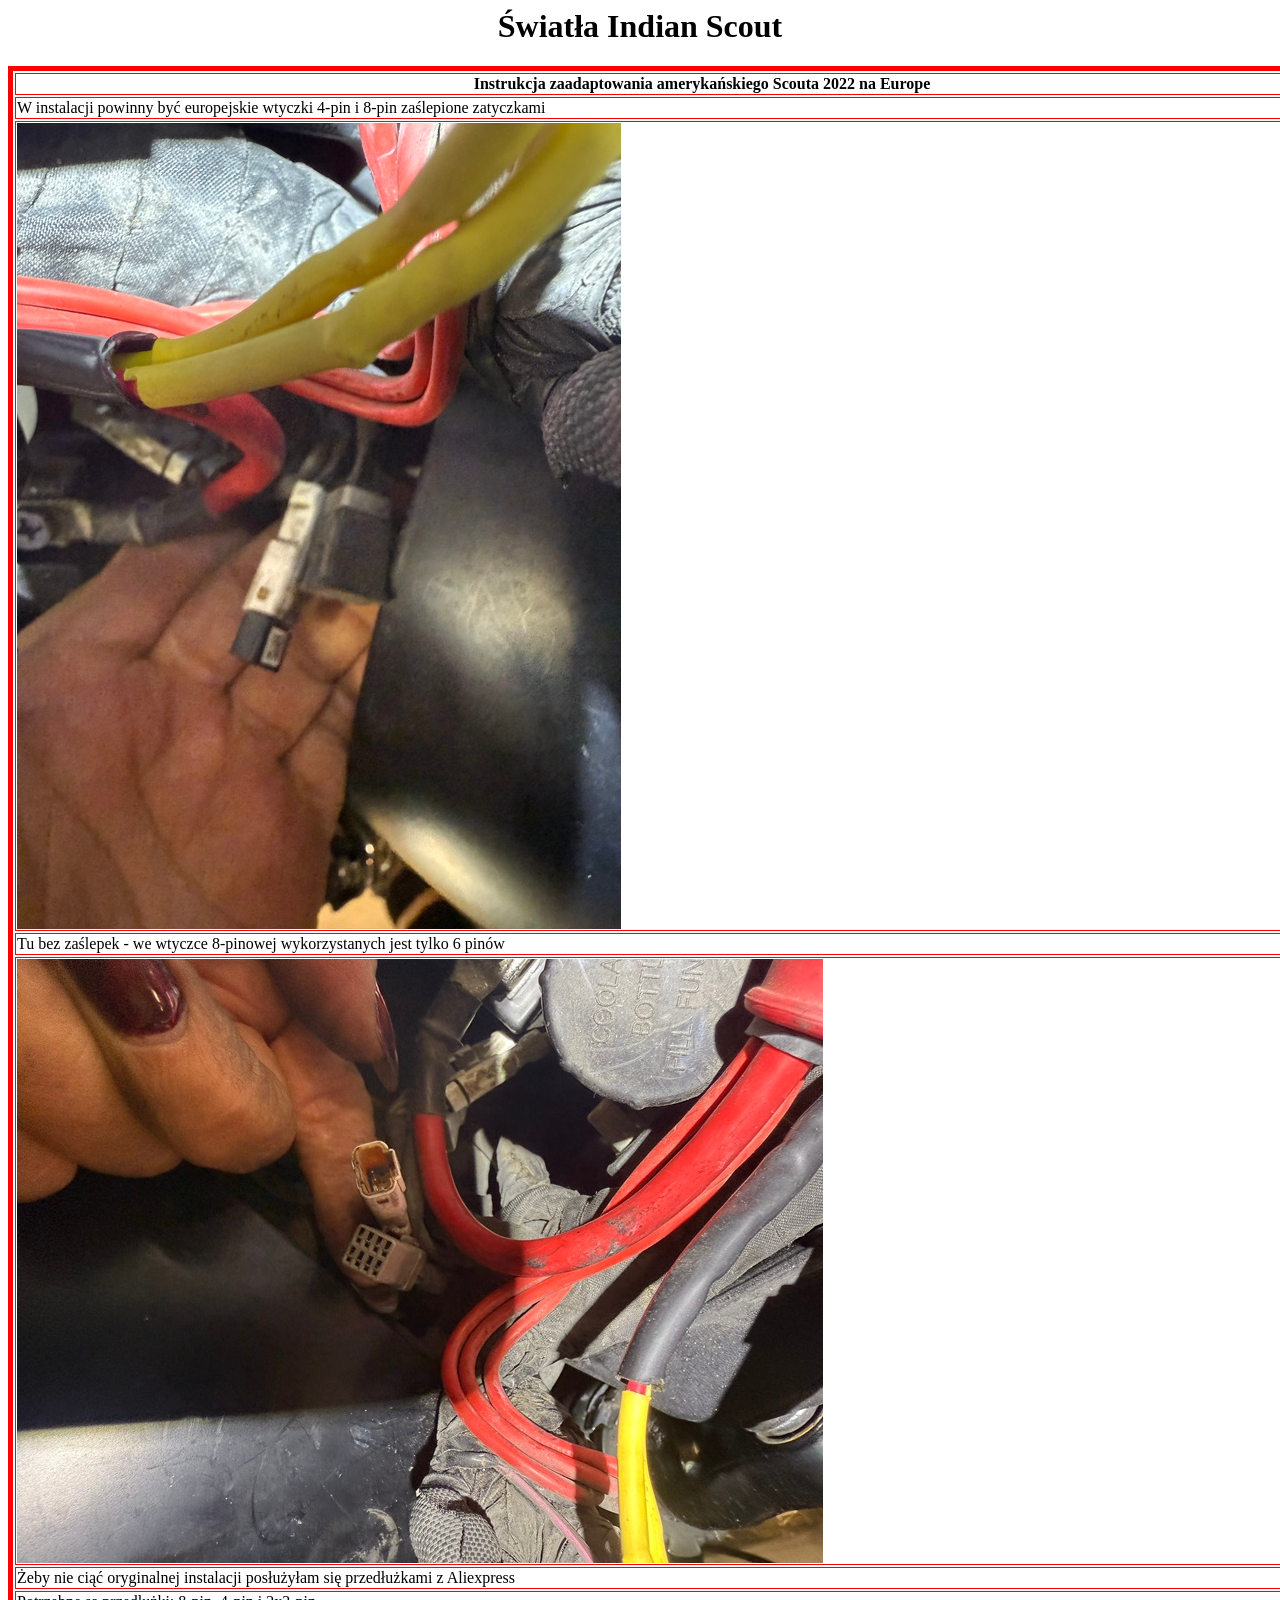
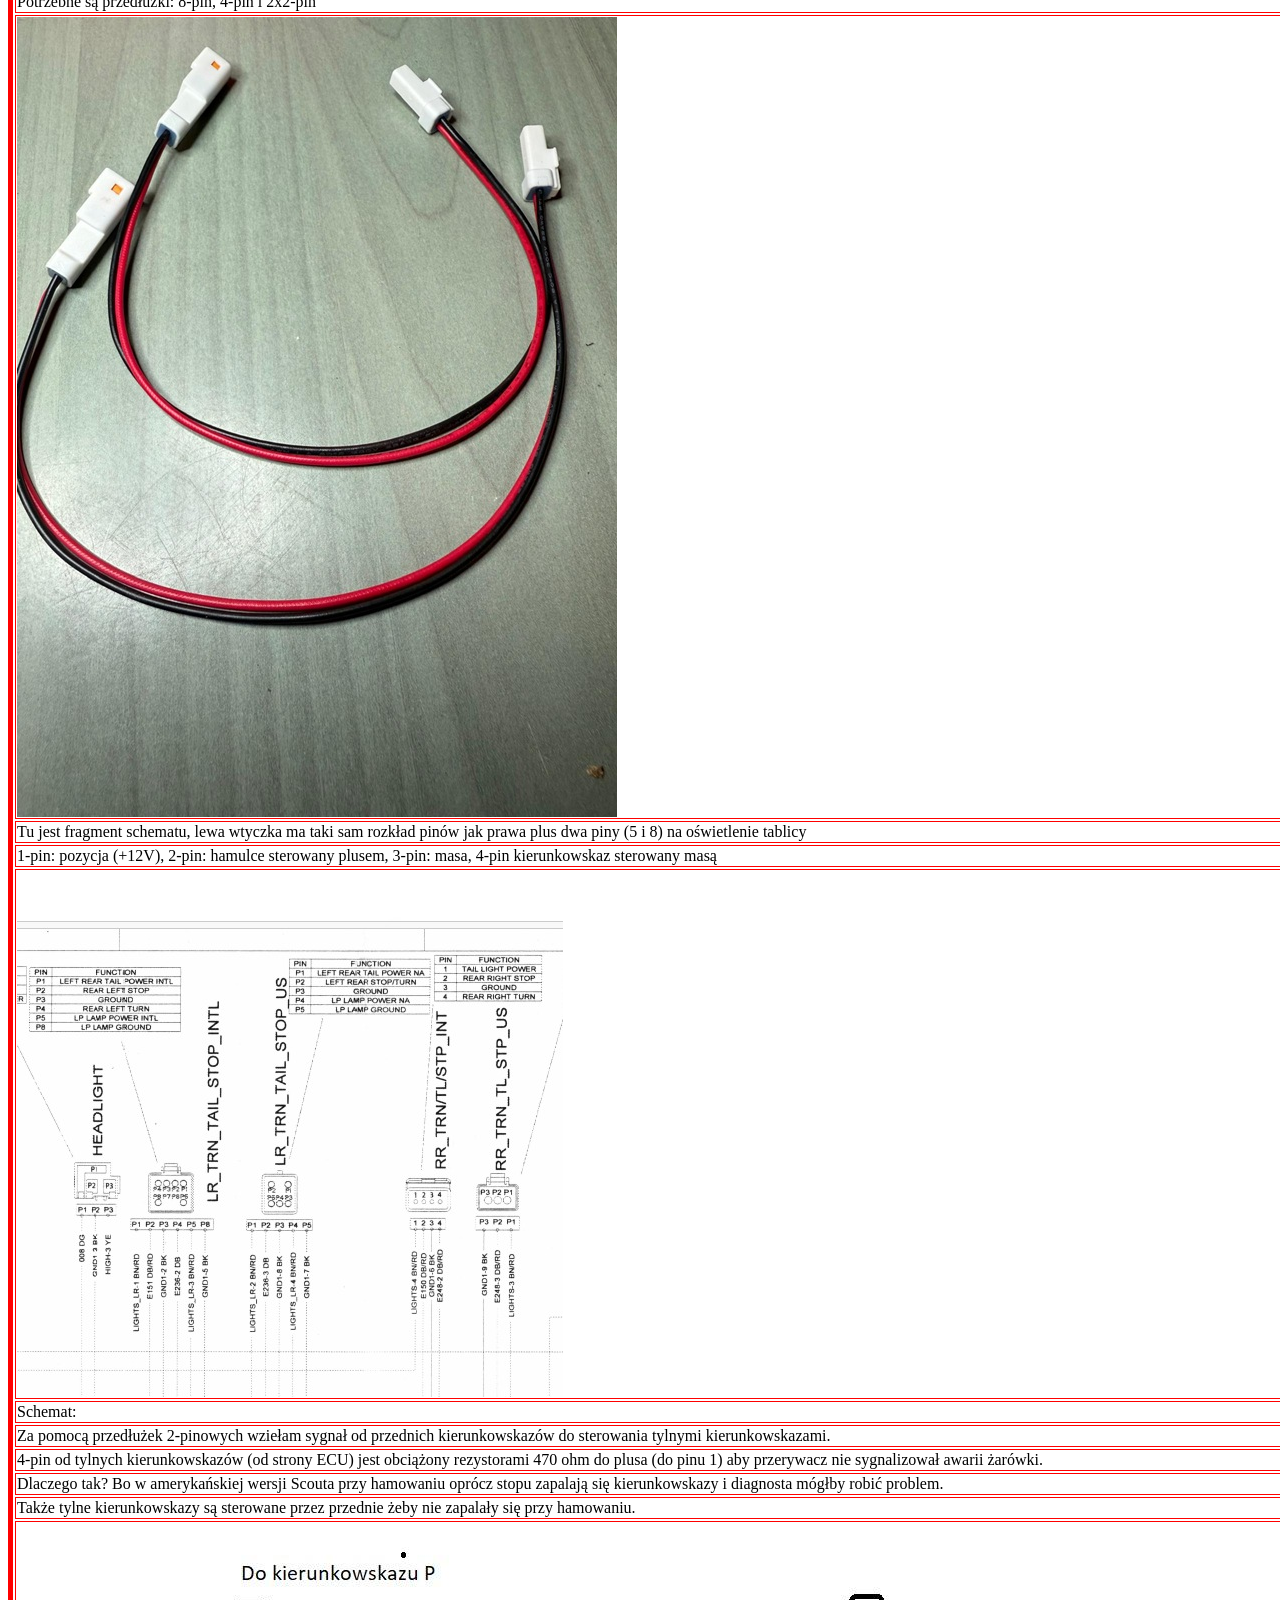
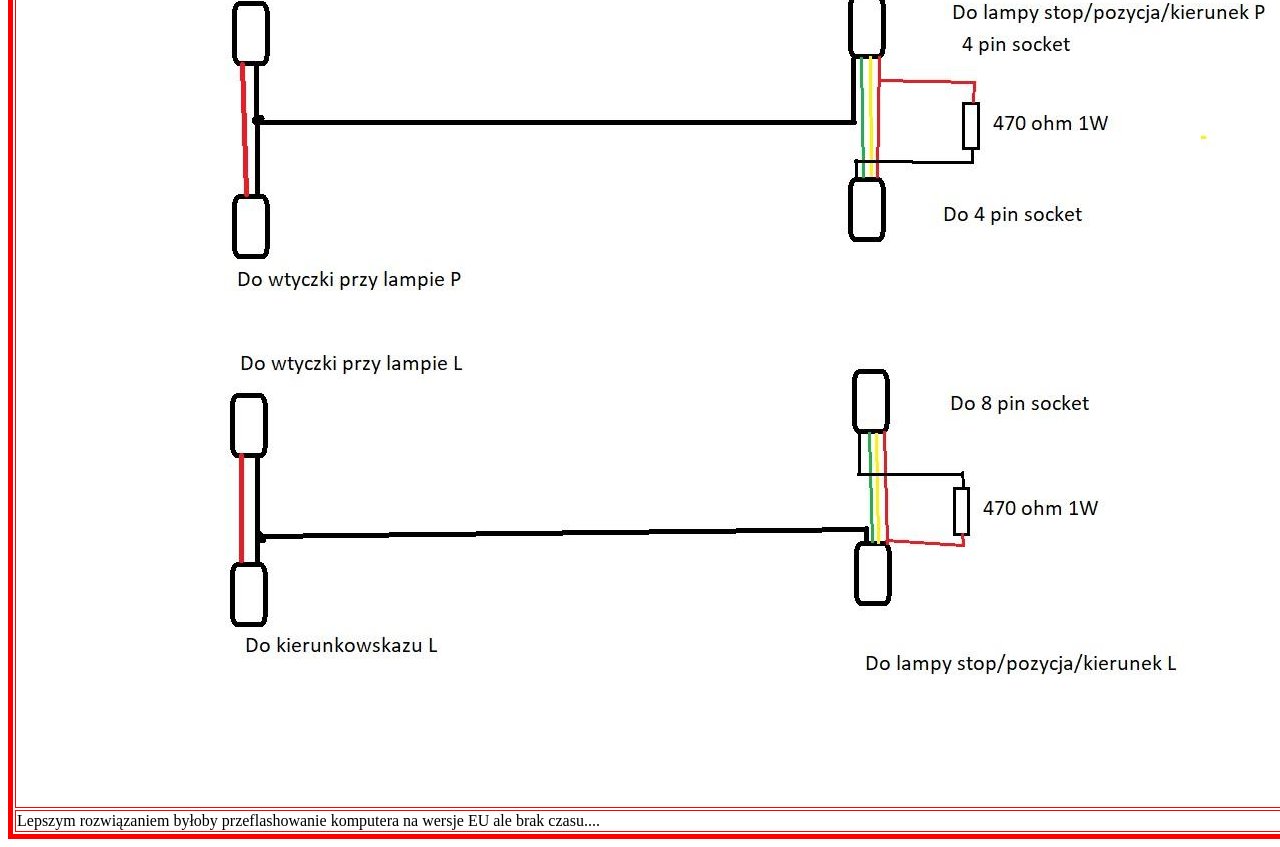
==== commit 82fadbda: "Update index.html" ====
--- a/scout/index.html
+++ b/scout/index.html
@@ -11,7 +11,7 @@
 
     <table border="5" bordercolor="red" align="center">
         <tr>
-            <th colspan="1">Instrukcja zaadaptowania amerykańskiego Scouta na Europe</th> 
+            <th colspan="1">Instrukcja zaadaptowania amerykańskiego Scouta 2022 na Europe</th> 
         </tr>
         <tr>
             <td><p>W instalacji powinny być europejskie wtyczki 4-pin i 8-pin zaślepione zatyczkami</p></td>
@@ -66,4 +66,4 @@
         </tr>
    </table>
 </body>
-</html>+</html>
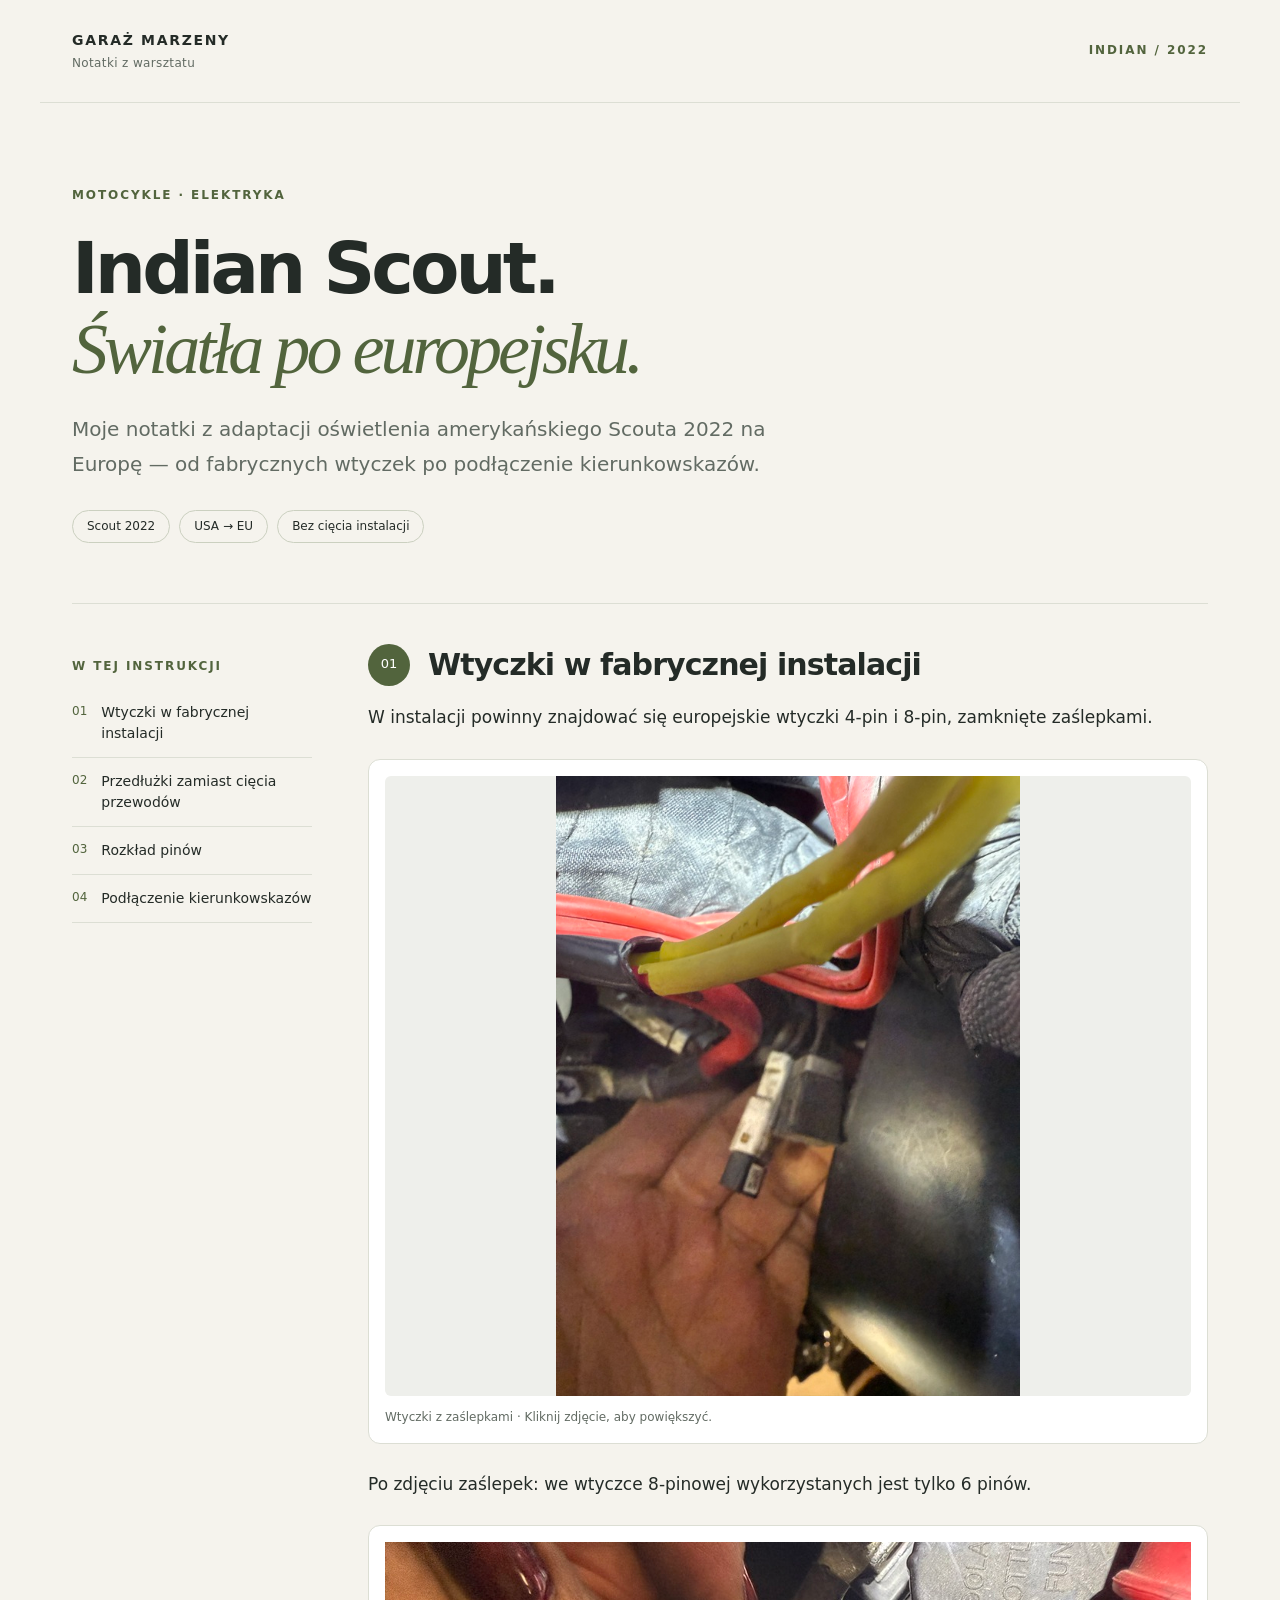
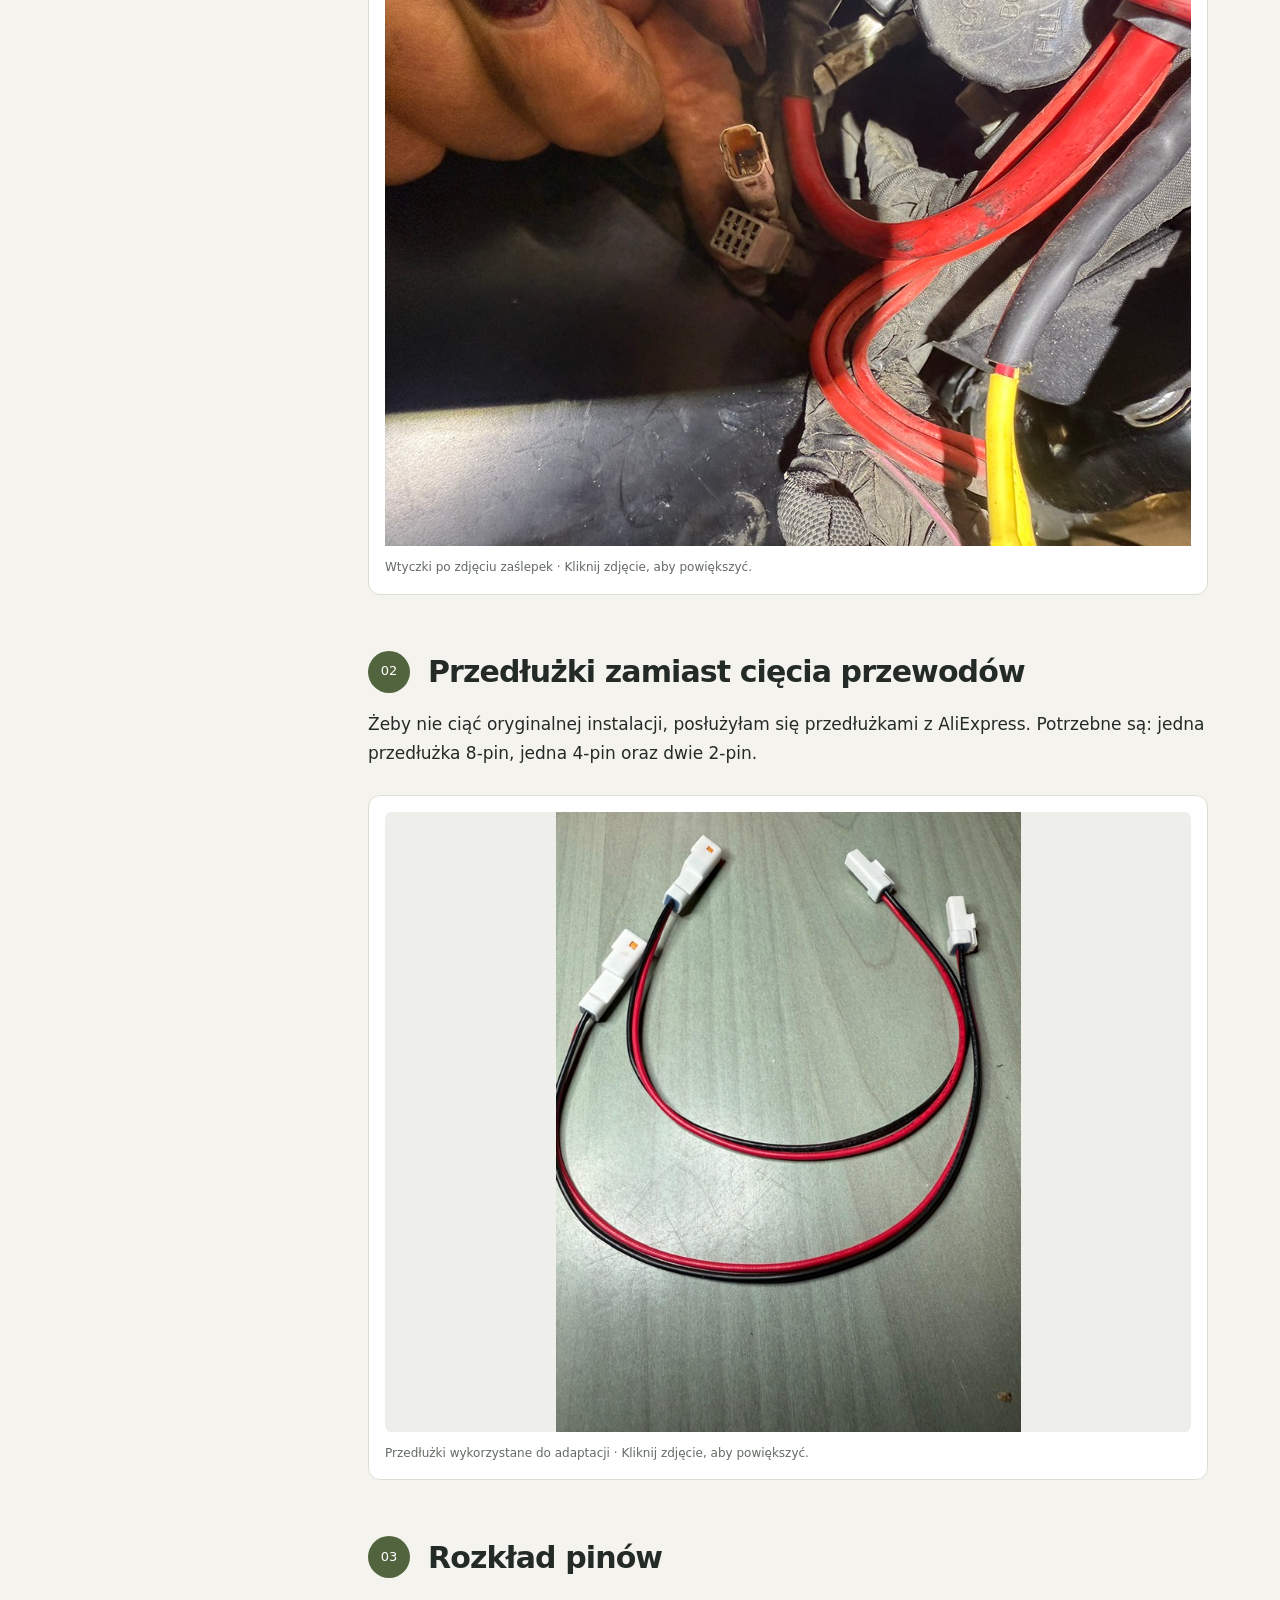
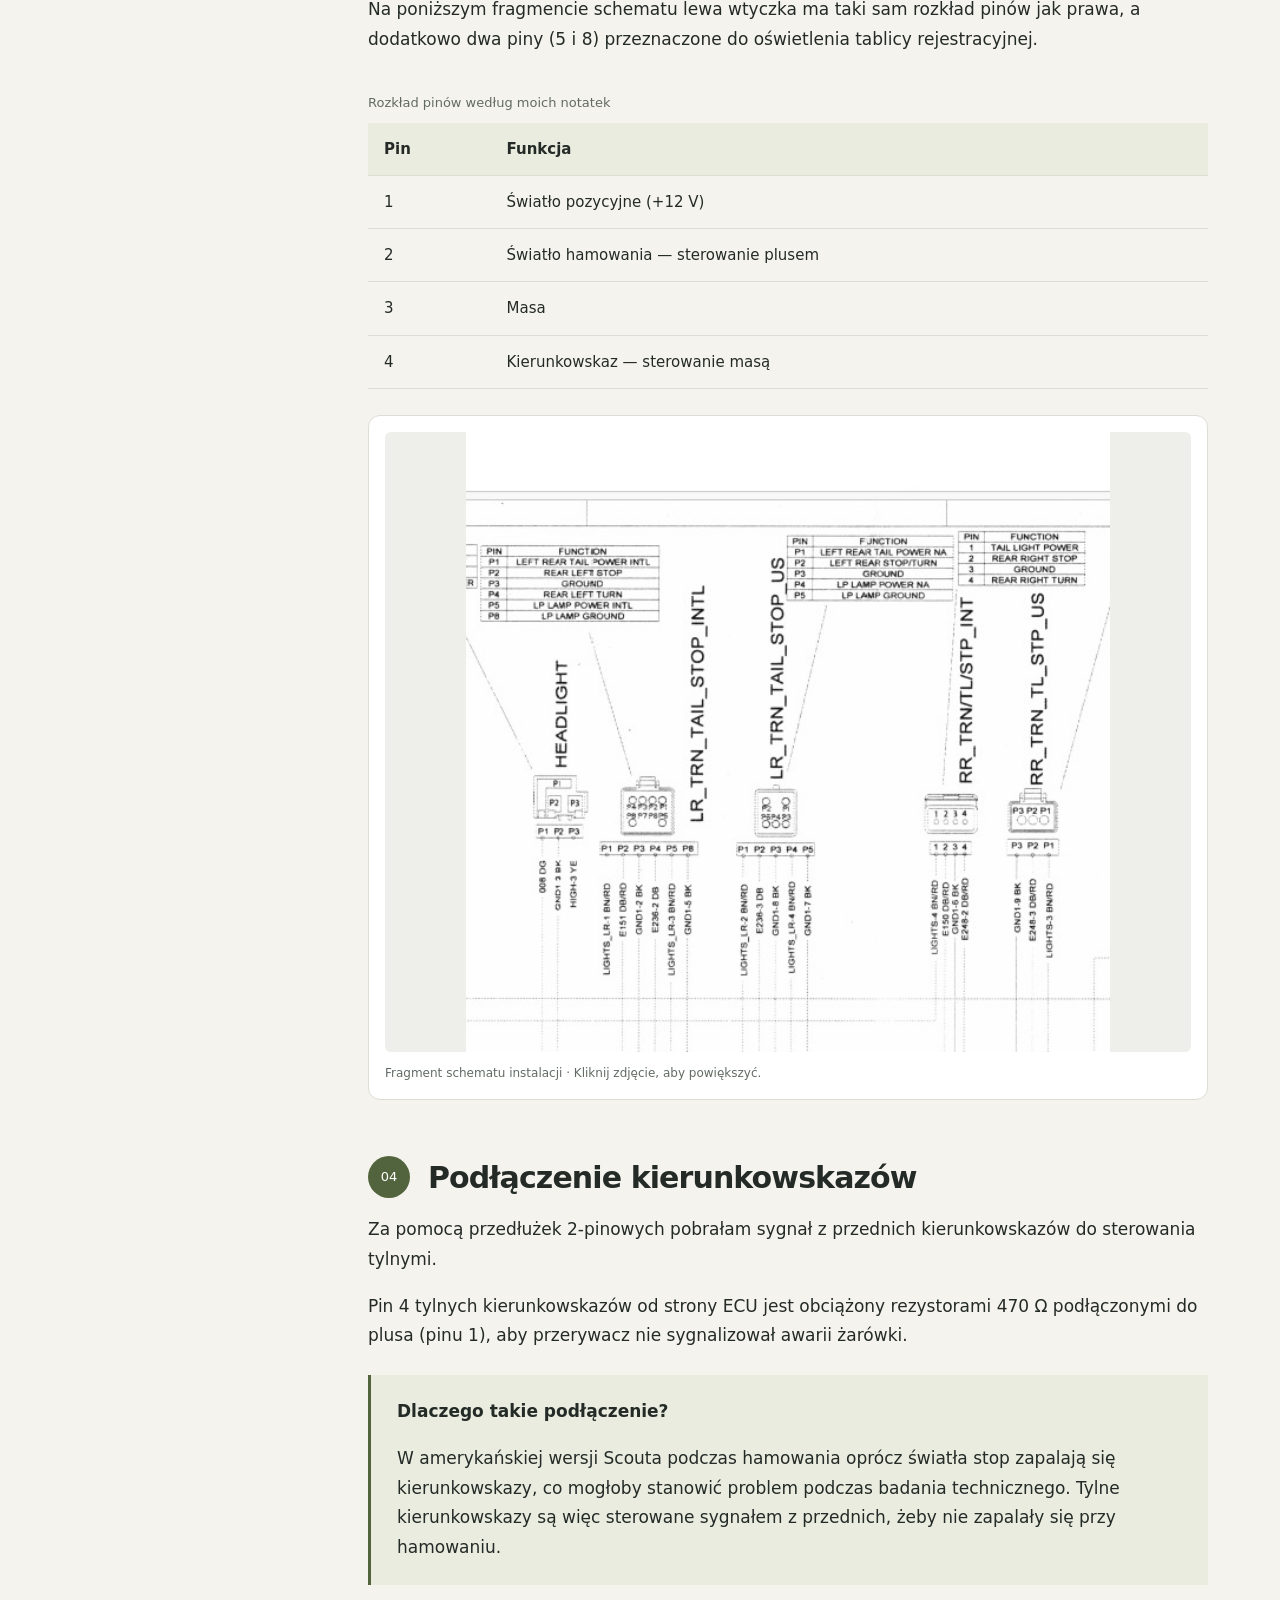
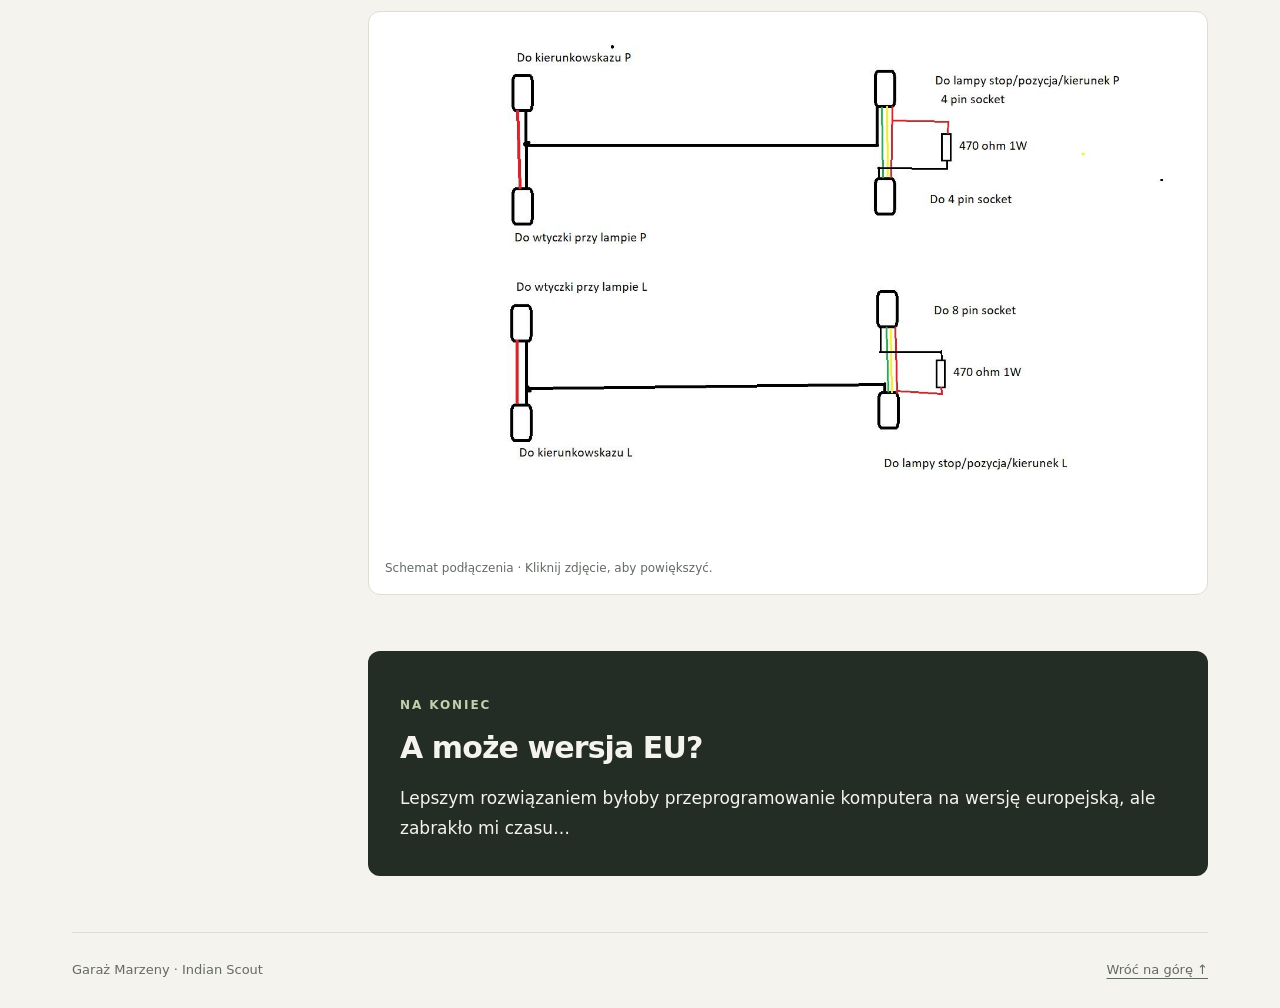
==== commit 8cacdcb3: "Update page" ====
--- a/scout/index.html
+++ b/scout/index.html
@@ -1,69 +1,20 @@
-
-<html>
+<!doctype html>
+<html lang="pl">
 <head>
-<title>Światła Indian Scout</title>
+  <meta charset="utf-8">
+  <meta name="viewport" content="width=device-width, initial-scale=1">
+  <meta name="description" content="Moje notatki z adaptacji oświetlenia Indian Scout 2022 w wersji amerykańskiej: wtyczki, przedłużki i schemat podłączenia.">
+  <meta name="theme-color" content="#191c19">
+  <title>Światła Indian Scout 2022 · Garaż Marzeny</title>
+  <link rel="stylesheet" href="styles.css">
 </head>
 <body>
-<center>
-  <h1>Światła Indian Scout</h1>  
-</center>
-
-
-    <table border="5" bordercolor="red" align="center">
-        <tr>
-            <th colspan="1">Instrukcja zaadaptowania amerykańskiego Scouta 2022 na Europe</th> 
-        </tr>
-        <tr>
-            <td><p>W instalacji powinny być europejskie wtyczki 4-pin i 8-pin zaślepione zatyczkami</p></td>
-        </tr>
-        <tr>   
-            <td><img src="./images/pic1.jpg" alt="" /></td>
-        </tr>
-        <tr>
-            <td><p>Tu bez zaślepek - we wtyczce 8-pinowej wykorzystanych jest tylko 6 pinów  </p></td>
-        </tr>
-        <tr>
-            <td><img src="./images/pic2.jpg" alt="" /></td>
-        </tr>
-        <tr>
-            <td><p>Żeby nie ciąć oryginalnej instalacji posłużyłam się przedłużkami z Aliexpress</p></td>
-        </tr>
-        <tr>
-            <td><p>Potrzebne są przedłużki: 8-pin, 4-pin i 2x2-pin</p></td>
-        </tr>
-        <tr>
-            <td><img src="./images/pic4.jpg" alt="" /></td>
-        </tr>
-        <tr>
-            <td><p>Tu jest fragment schematu, lewa wtyczka ma taki sam rozkład pinów jak prawa plus dwa piny (5 i 8) na oświetlenie tablicy</p></td>
-        </tr>
-        <tr>
-            <td><p>1-pin: pozycja (+12V), 2-pin: hamulce sterowany plusem, 3-pin: masa, 4-pin kierunkowskaz sterowany masą </p></td>
-        </tr>
-        <tr>
-            <td><img src="./images/pic5.jpg" alt="" /></td>
-        </tr>
-        <tr>
-            <td><p>Schemat: </p></td>
-        </tr>
-        <tr>
-            <td><p>Za pomocą przedłużek 2-pinowych wziełam sygnał od przednich kierunkowskazów do sterowania tylnymi kierunkowskazami.</p></td>
-        </tr>
-        <tr>
-            <td><p> 4-pin od tylnych kierunkowskazów (od strony ECU) jest obciążony rezystorami 470 ohm do plusa (do pinu 1) aby przerywacz nie sygnalizował awarii żarówki.</p></td>
-        </tr>
-        <tr>
-            <td><p>Dlaczego tak? Bo w amerykańskiej wersji Scouta przy hamowaniu oprócz stopu zapalają się kierunkowskazy i diagnosta mógłby robić problem.</p></td>
-        </tr>
-        <tr>
-            <td><p>Także tylne kierunkowskazy są sterowane przez przednie żeby nie zapalały się przy hamowaniu.</p></td>
-        </tr>
-        <tr>
-            <td><img src="./images/pic6.jpg" alt="" /></td>
-        </tr>
-        <tr>
-            <td><p>Lepszym rozwiązaniem byłoby przeflashowanie komputera na wersje EU ale brak czasu....</p></td>
-        </tr>
-   </table>
+<a class="skip" href="#instrukcja">Przejdź do instrukcji</a>
+<header class="topbar"><a href="../">GARAŻ MARZENY<span>Notatki z warsztatu</span></a><span class="edition">INDIAN / 2022</span></header>
+<main>
+  <div class="hero"><p class="eyebrow">MOTOCYKLE · ELEKTRYKA</p><h1>Indian Scout.<br><em>Światła po europejsku.</em></h1><p class="intro">Moje notatki z adaptacji oświetlenia amerykańskiego Scouta 2022 na Europę — od fabrycznych wtyczek po podłączenie kierunkowskazów.</p><div class="tags"><span>Scout 2022</span><span>USA → EU</span><span>Bez cięcia instalacji</span></div></div>
+  <div class="layout"><nav aria-label="Spis treści"><p class="eyebrow">W TEJ INSTRUKCJI</p><a href="#etap-1"><span>01</span>Wtyczki w fabrycznej instalacji</a><a href="#etap-2"><span>02</span>Przedłużki zamiast cięcia przewodów</a><a href="#etap-3"><span>03</span>Rozkład pinów</a><a href="#etap-4"><span>04</span>Podłączenie kierunkowskazów</a></nav><article id="instrukcja"><section id="etap-1"><div class="section-heading"><span class="number">01</span><h2>Wtyczki w fabrycznej instalacji</h2></div><p>W instalacji powinny znajdować się europejskie wtyczki 4-pin i 8-pin, zamknięte zaślepkami.</p><figure><a href="images/pic1.jpg" target="_blank" rel="noopener"><img src="images/pic1.jpg" alt="Wtyczki z zaślepkami" loading="lazy"></a><figcaption>Wtyczki z zaślepkami · Kliknij zdjęcie, aby powiększyć.</figcaption></figure><p>Po zdjęciu zaślepek: we wtyczce 8-pinowej wykorzystanych jest tylko 6 pinów.</p><figure><a href="images/pic2.jpg" target="_blank" rel="noopener"><img src="images/pic2.jpg" alt="Wtyczki po zdjęciu zaślepek" loading="lazy"></a><figcaption>Wtyczki po zdjęciu zaślepek · Kliknij zdjęcie, aby powiększyć.</figcaption></figure></section><section id="etap-2"><div class="section-heading"><span class="number">02</span><h2>Przedłużki zamiast cięcia przewodów</h2></div><p>Żeby nie ciąć oryginalnej instalacji, posłużyłam się przedłużkami z AliExpress. Potrzebne są: jedna przedłużka 8-pin, jedna 4-pin oraz dwie 2-pin.</p><figure><a href="images/pic4.jpg" target="_blank" rel="noopener"><img src="images/pic4.jpg" alt="Przedłużki wykorzystane do adaptacji" loading="lazy"></a><figcaption>Przedłużki wykorzystane do adaptacji · Kliknij zdjęcie, aby powiększyć.</figcaption></figure></section><section id="etap-3"><div class="section-heading"><span class="number">03</span><h2>Rozkład pinów</h2></div><p>Na poniższym fragmencie schematu lewa wtyczka ma taki sam rozkład pinów jak prawa, a dodatkowo dwa piny (5 i 8) przeznaczone do oświetlenia tablicy rejestracyjnej.</p><div class="table-wrap"><table><caption>Rozkład pinów według moich notatek</caption><thead><tr><th>Pin</th><th>Funkcja</th></tr></thead><tbody><tr><td>1</td><td>Światło pozycyjne (+12 V)</td></tr><tr><td>2</td><td>Światło hamowania — sterowanie plusem</td></tr><tr><td>3</td><td>Masa</td></tr><tr><td>4</td><td>Kierunkowskaz — sterowanie masą</td></tr></tbody></table></div><figure><a href="images/pic5.jpg" target="_blank" rel="noopener"><img src="images/pic5.jpg" alt="Fragment schematu instalacji" loading="lazy"></a><figcaption>Fragment schematu instalacji · Kliknij zdjęcie, aby powiększyć.</figcaption></figure></section><section id="etap-4"><div class="section-heading"><span class="number">04</span><h2>Podłączenie kierunkowskazów</h2></div><p>Za pomocą przedłużek 2-pinowych pobrałam sygnał z przednich kierunkowskazów do sterowania tylnymi.</p><p>Pin 4 tylnych kierunkowskazów od strony ECU jest obciążony rezystorami 470 Ω podłączonymi do plusa (pinu 1), aby przerywacz nie sygnalizował awarii żarówki.</p><aside><strong>Dlaczego takie podłączenie?</strong><p>W amerykańskiej wersji Scouta podczas hamowania oprócz światła stop zapalają się kierunkowskazy, co mogłoby stanowić problem podczas badania technicznego. Tylne kierunkowskazy są więc sterowane sygnałem z przednich, żeby nie zapalały się przy hamowaniu.</p></aside><figure><a href="images/pic6.jpg" target="_blank" rel="noopener"><img src="images/pic6.jpg" alt="Schemat podłączenia" loading="lazy"></a><figcaption>Schemat podłączenia · Kliknij zdjęcie, aby powiększyć.</figcaption></figure></section><section class="closing"><p class="eyebrow">NA KONIEC</p><h2>A może wersja EU?</h2><p>Lepszym rozwiązaniem byłoby przeprogramowanie komputera na wersję europejską, ale zabrakło mi czasu…</p></section></article></div>
+</main>
+<footer><span>Garaż Marzeny · Indian Scout</span><a href="#">Wróć na górę ↑</a></footer>
 </body>
 </html>
--- a/scout/styles.css
+++ b/scout/styles.css
@@ -0,0 +1,47 @@
+* { box-sizing: border-box; }
+:root { color-scheme: light; --ink: #242b27; --muted: #626b63; --paper: #f5f3ed; --line: #dcded4; --accent: #52643d; }
+html { scroll-behavior: smooth; scroll-padding-top: 24px; }
+body { margin: 0; background: var(--paper); color: var(--ink); font: 17px/1.75 system-ui, sans-serif; }
+a { color: inherit; text-underline-offset: 4px; }
+a:focus-visible { outline: 3px solid #ad672d; outline-offset: 5px; }
+.skip { position: absolute; left: 16px; top: -90px; padding: 12px; background: white; z-index: 2; }
+.skip:focus { top: 12px; }
+.topbar { max-width: 1200px; margin: auto; padding: 28px 32px; display: flex; justify-content: space-between; align-items: center; border-bottom: 1px solid var(--line); }
+.topbar a { font-size: 14px; font-weight: 800; letter-spacing: .12em; text-decoration: none; }
+.topbar a span { display: block; font-size: 12px; font-weight: 400; letter-spacing: .03em; color: var(--muted); }
+.edition, .eyebrow { font-size: 12px; font-weight: 750; letter-spacing: .16em; color: var(--accent); }
+main { max-width: 1200px; margin: auto; padding: 0 32px; }
+.hero { padding: 70px 0 60px; max-width: 960px; }
+h1 { font-size: clamp(38px, 6vw, 72px); line-height: 1.12; letter-spacing: -.055em; margin: 22px 0; font-weight: 750; }
+h1 em { font-family: Georgia, serif; font-weight: 400; color: var(--accent); }
+.intro { max-width: 730px; font-size: 20px; color: var(--muted); }
+.tags { display: flex; flex-wrap: wrap; gap: 9px; margin-top: 28px; }
+.tags span { border: 1px solid #cbd0c0; border-radius: 30px; padding: 5px 14px; font-size: 12px; }
+.layout { display: grid; grid-template-columns: 240px minmax(0,1fr); gap: 56px; border-top: 1px solid var(--line); padding-top: 40px; }
+nav { align-self: start; position: sticky; top: 24px; }
+nav a { display: flex; gap: 14px; padding: 13px 0; text-decoration: none; font-size: 14px; border-bottom: 1px solid var(--line); line-height: 1.5; }
+nav a:hover { color: var(--accent); text-decoration: underline; }
+nav a span { color: var(--accent); font-size: 12px; }
+section { margin-bottom: 56px; }
+.section-heading { display: flex; gap: 18px; align-items: center; }
+.number { background: var(--accent); color: white; min-width: 42px; height: 42px; display: grid; place-items: center; border-radius: 50%; font-size: 13px; }
+h2 { font-size: clamp(23px,3vw,30px); line-height: 1.3; letter-spacing: -.03em; margin: 0; }
+figure { margin: 26px 0; padding: 16px; border: 1px solid var(--line); background: #fff; border-radius: 12px; }
+figure a { display: block; background: #eeefeb; border-radius: 6px; }
+img { display: block; width: 100%; max-height: 620px; object-fit: contain; }
+figcaption { font-size: 12px; line-height: 1.6; color: var(--muted); padding-top: 12px; }
+.table-wrap { overflow-x: auto; }
+table { border-collapse: collapse; width: 100%; margin-top: 20px; font-size: 15px; }
+caption { text-align: left; font-size: 13px; color: var(--muted); margin-bottom: 8px; }
+th, td { padding: 13px 16px; border-bottom: 1px solid var(--line); text-align: left; }
+th { background: #e9ecdf; }
+aside { background: #e9ecdf; border-left: 3px solid var(--accent); padding: 22px 26px; margin-top: 24px; }
+aside p { margin-bottom: 0; }
+.closing { background: #242d25; color: #f5f3ed; padding: 32px; border-radius: 12px; }
+.closing .eyebrow { color: #c2d0ab; }
+.closing p:last-child { margin-bottom: 0; }
+footer { max-width: 1136px; margin: 0 auto; padding: 26px 0; border-top: 1px solid var(--line); display: flex; justify-content: space-between; gap: 20px; font-size: 13px; color: var(--muted); }
+@media (max-width: 800px) { .layout { grid-template-columns: 1fr; gap: 32px; } nav { position: static; } .hero { padding: 42px 0; } main { padding: 0 20px; } .topbar { padding: 22px 20px; } footer { margin: 0 20px; } }
+@media (max-width: 440px) { .edition { display: none; } .intro { font-size: 18px; } figure { padding: 9px; } .section-heading { gap: 12px; } footer { flex-direction: column; } }
+@media (prefers-reduced-motion: reduce) { html { scroll-behavior: auto; } }
+@media print { nav, .topbar, .skip, footer, .tags { display: none; } .layout { display: block; } body { background: white; } figure { break-inside: avoid; } .hero { padding: 0 0 24px; } }
